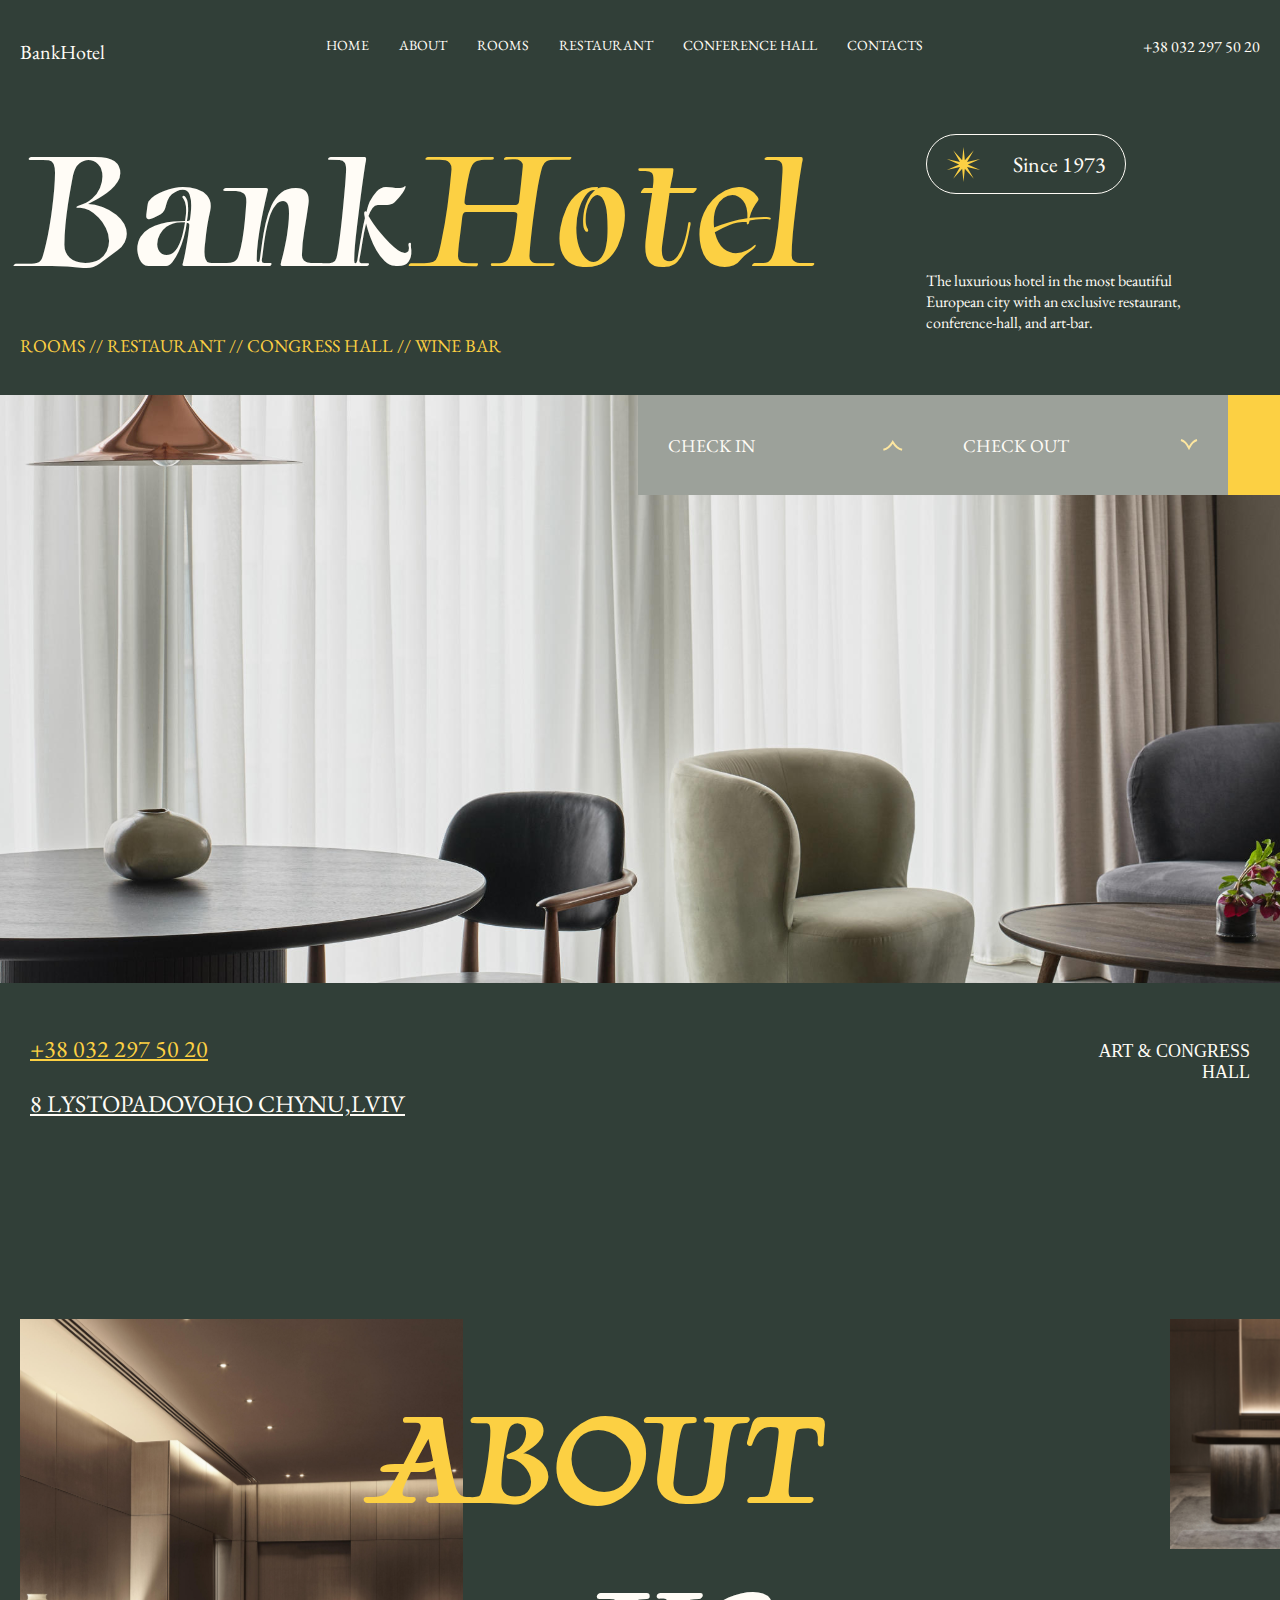
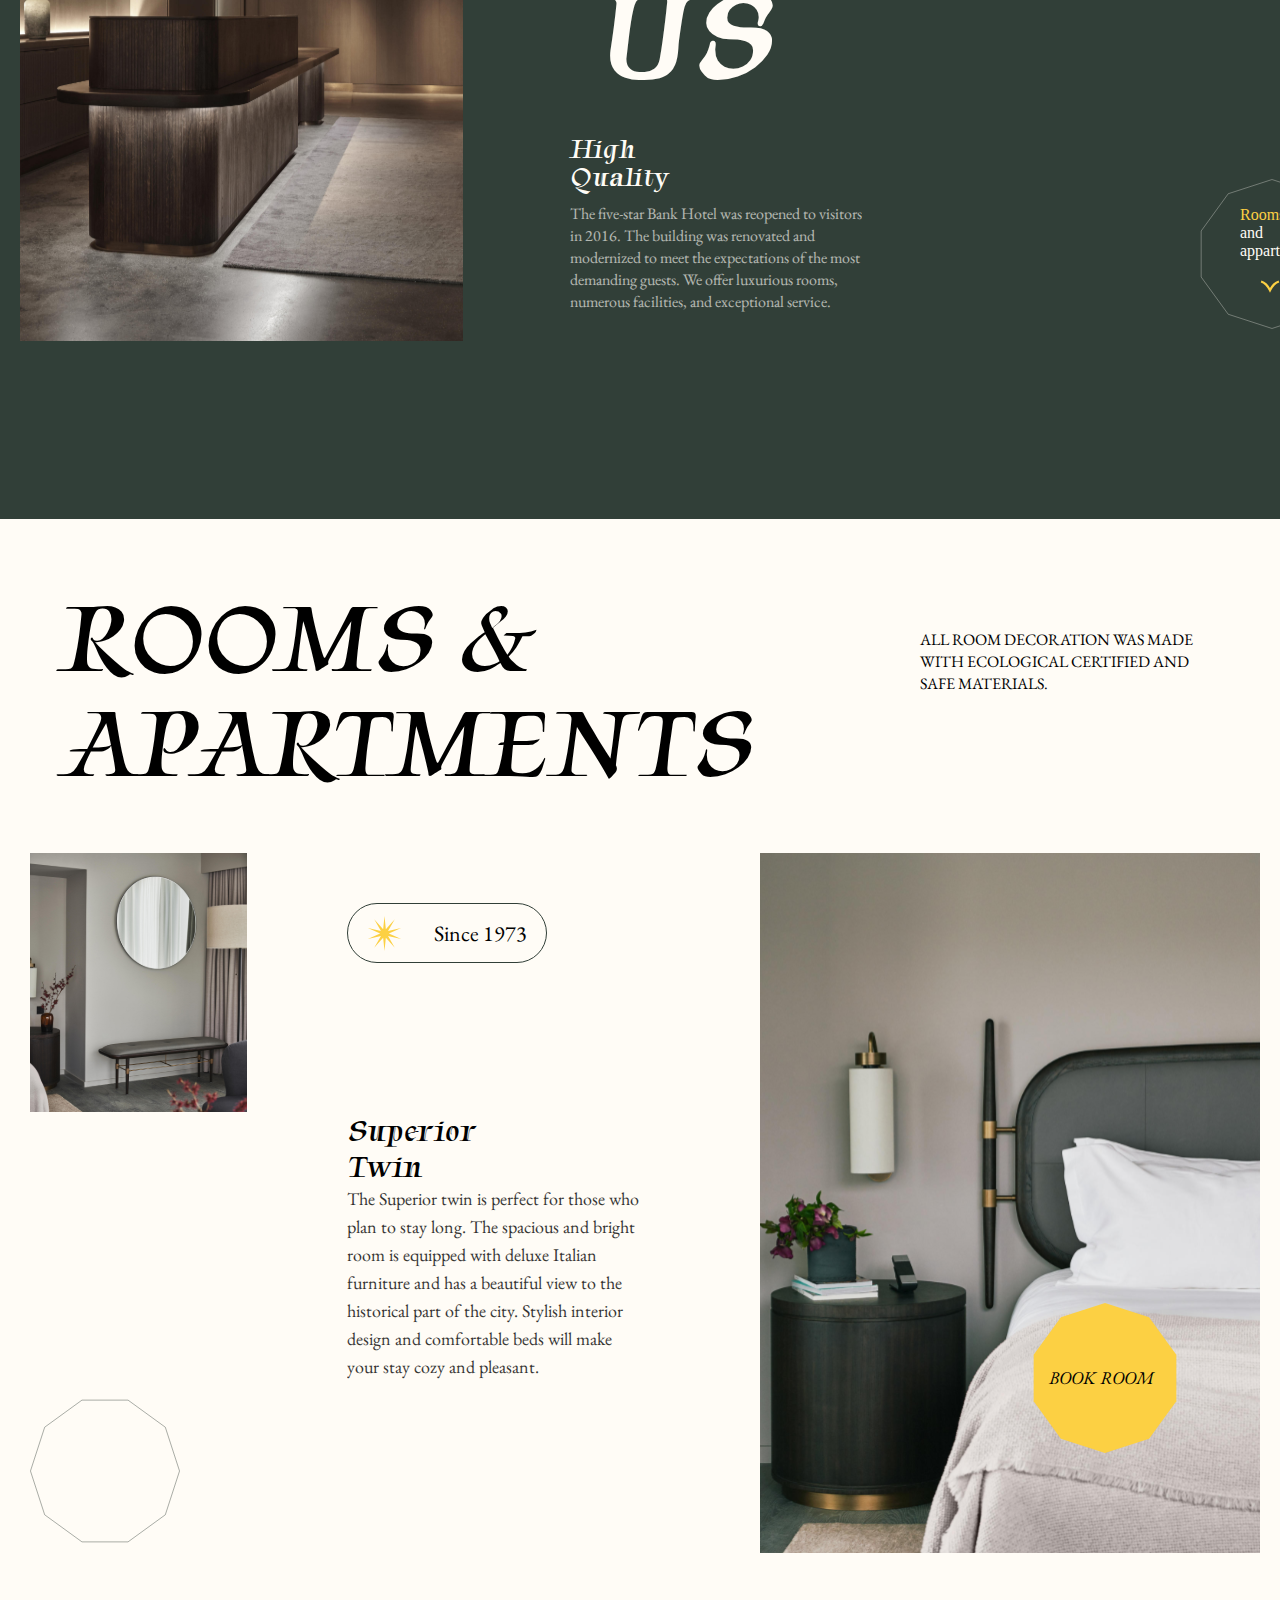
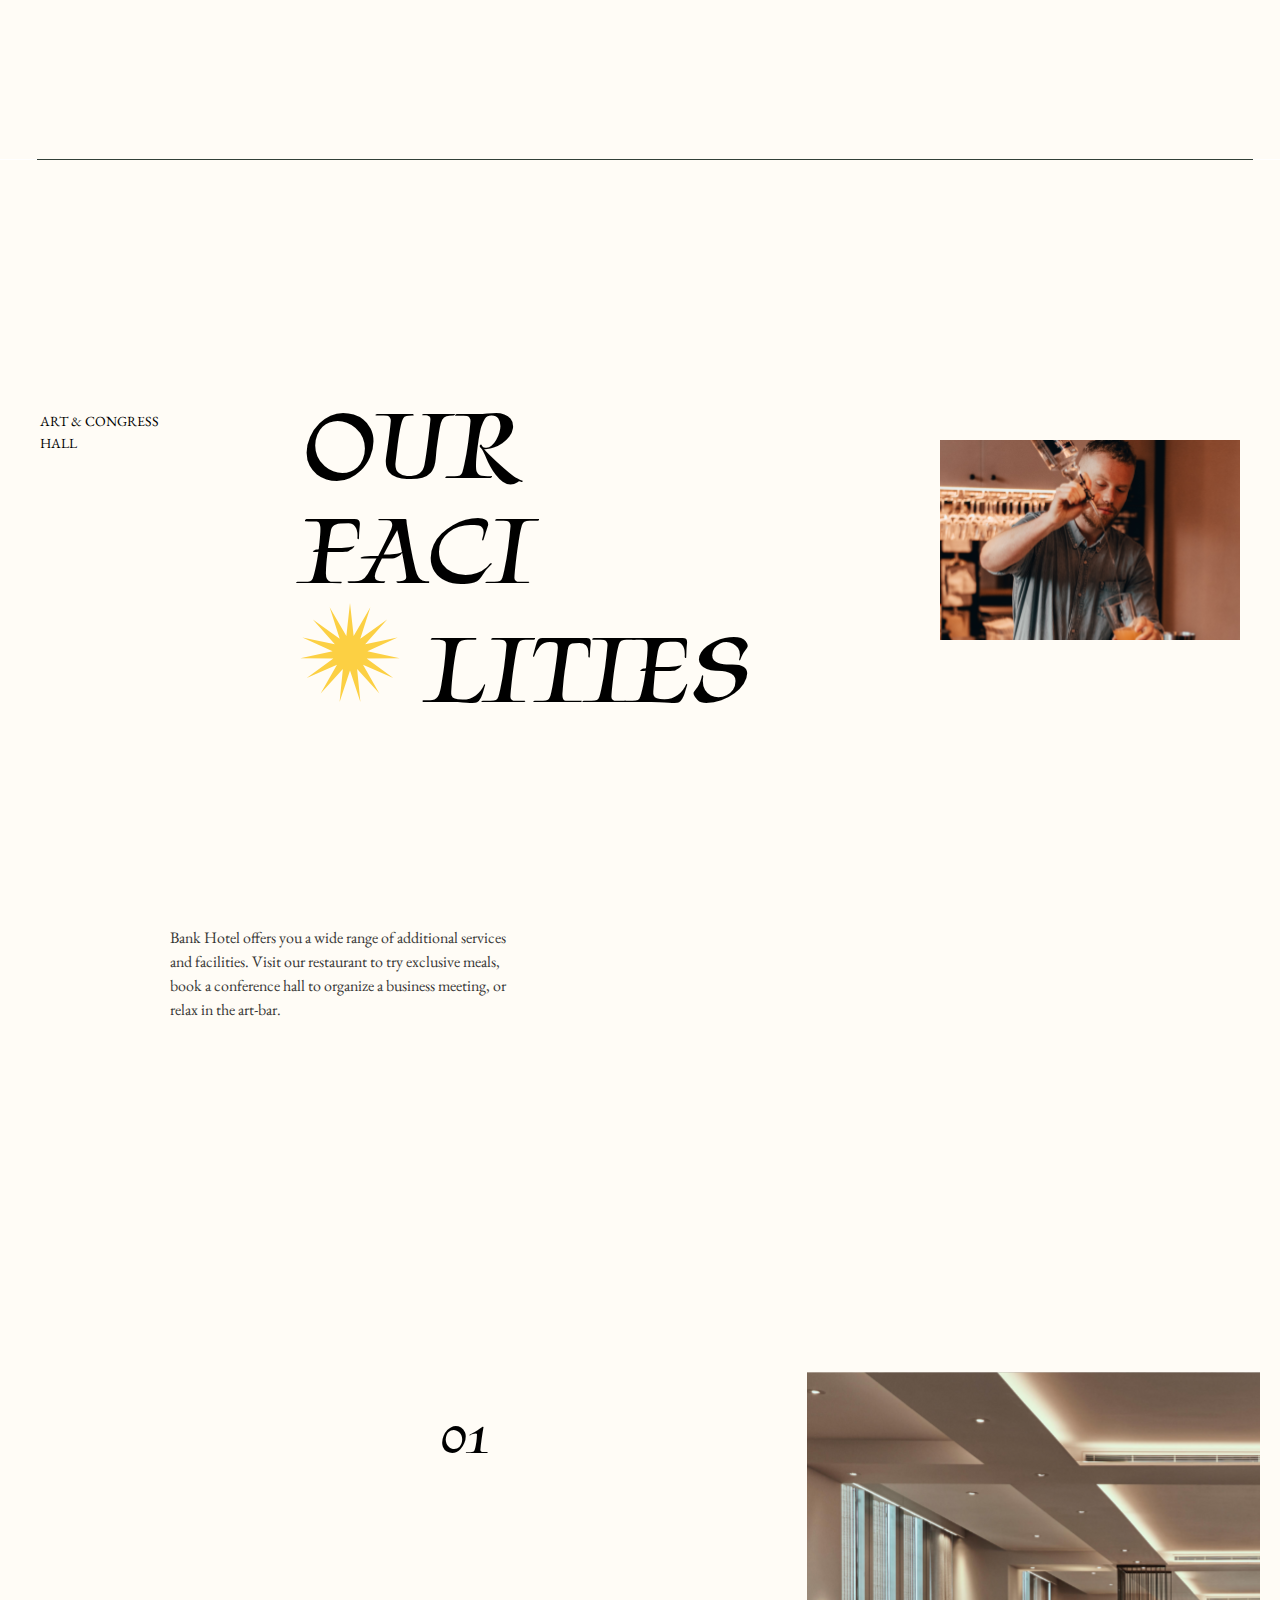
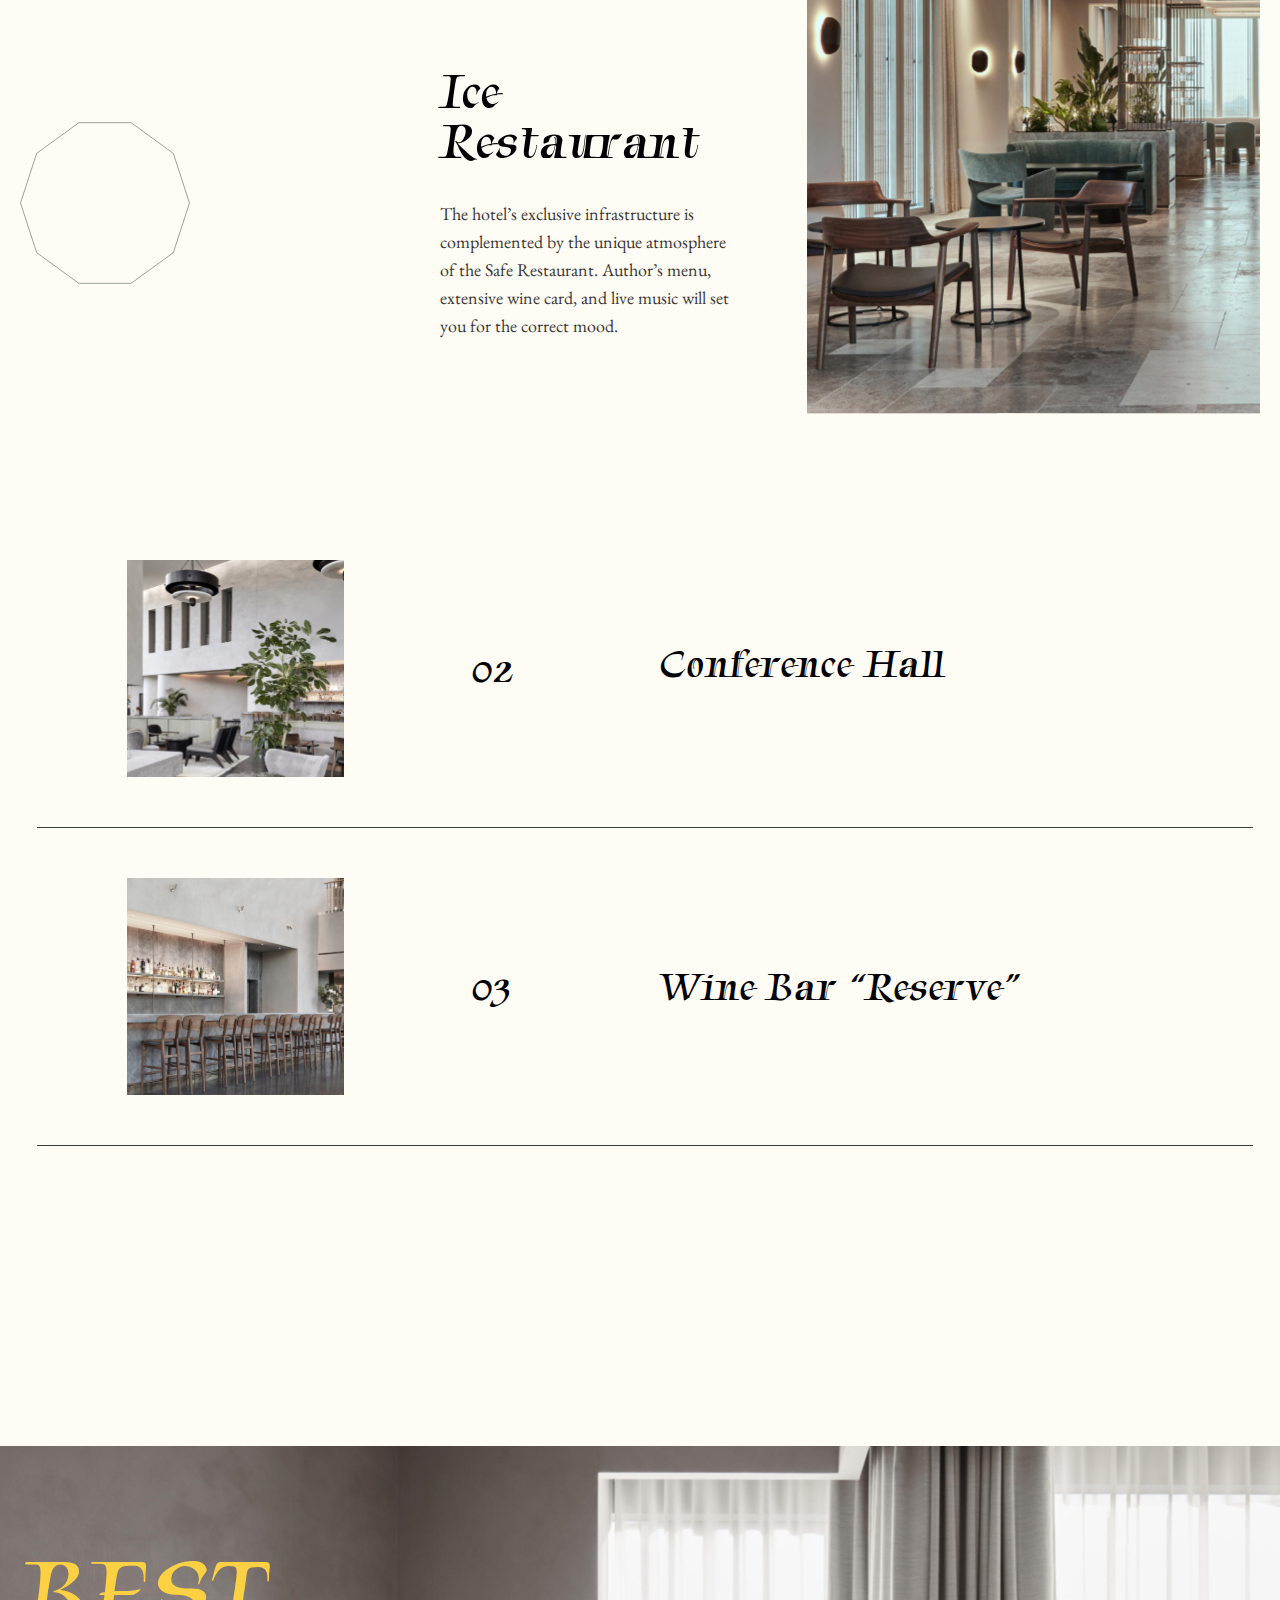
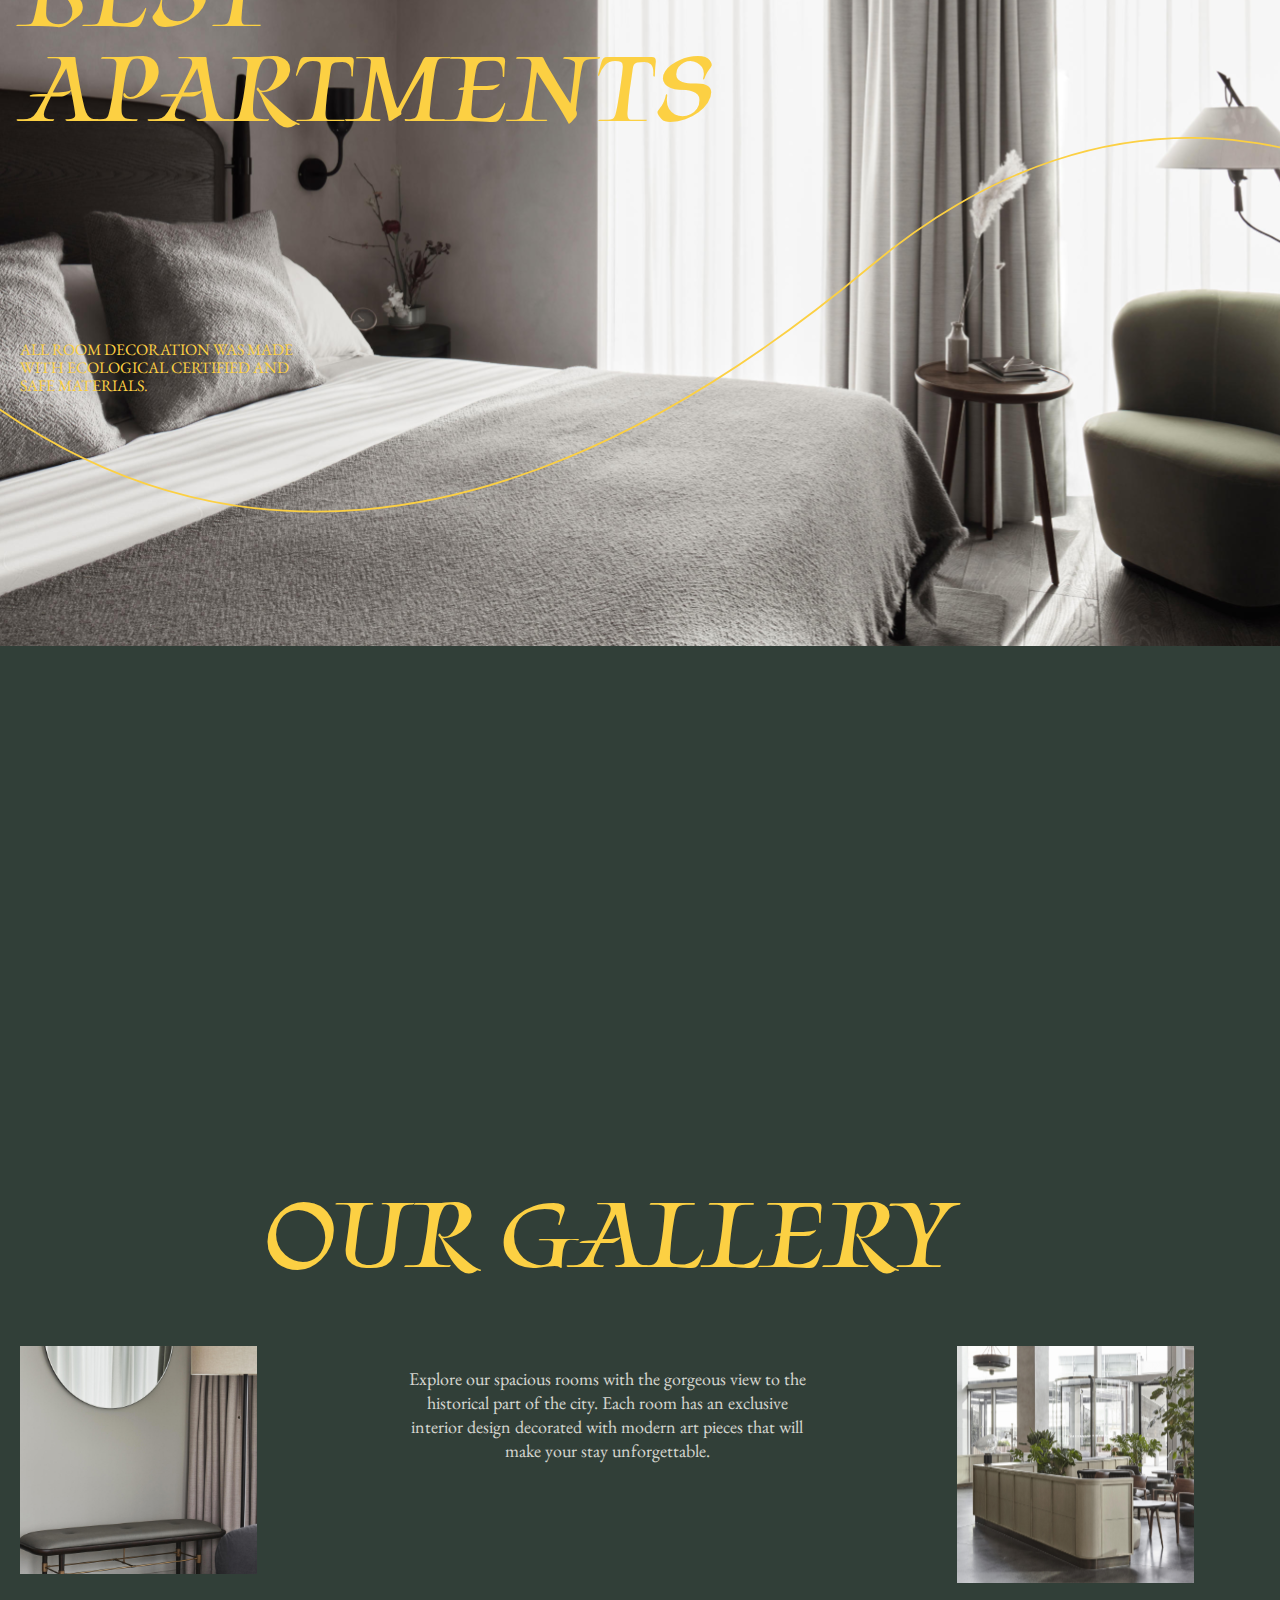
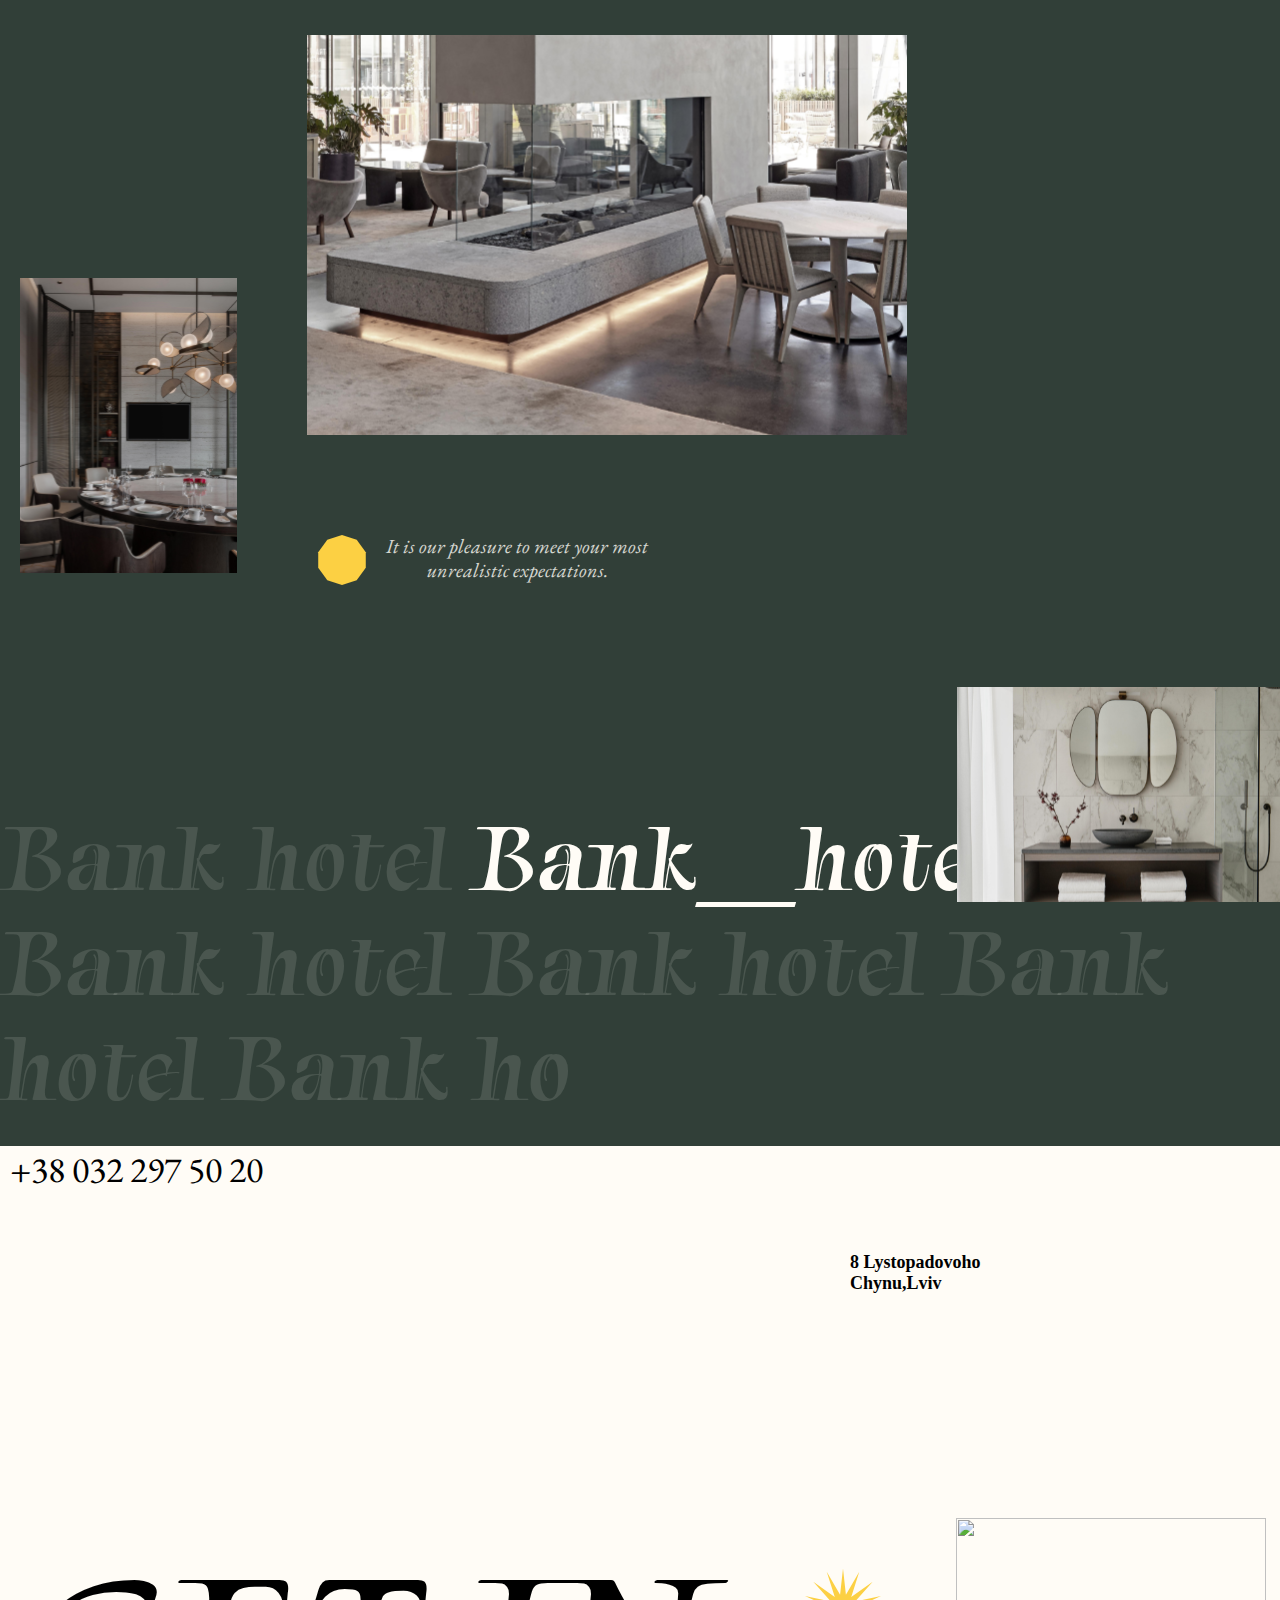
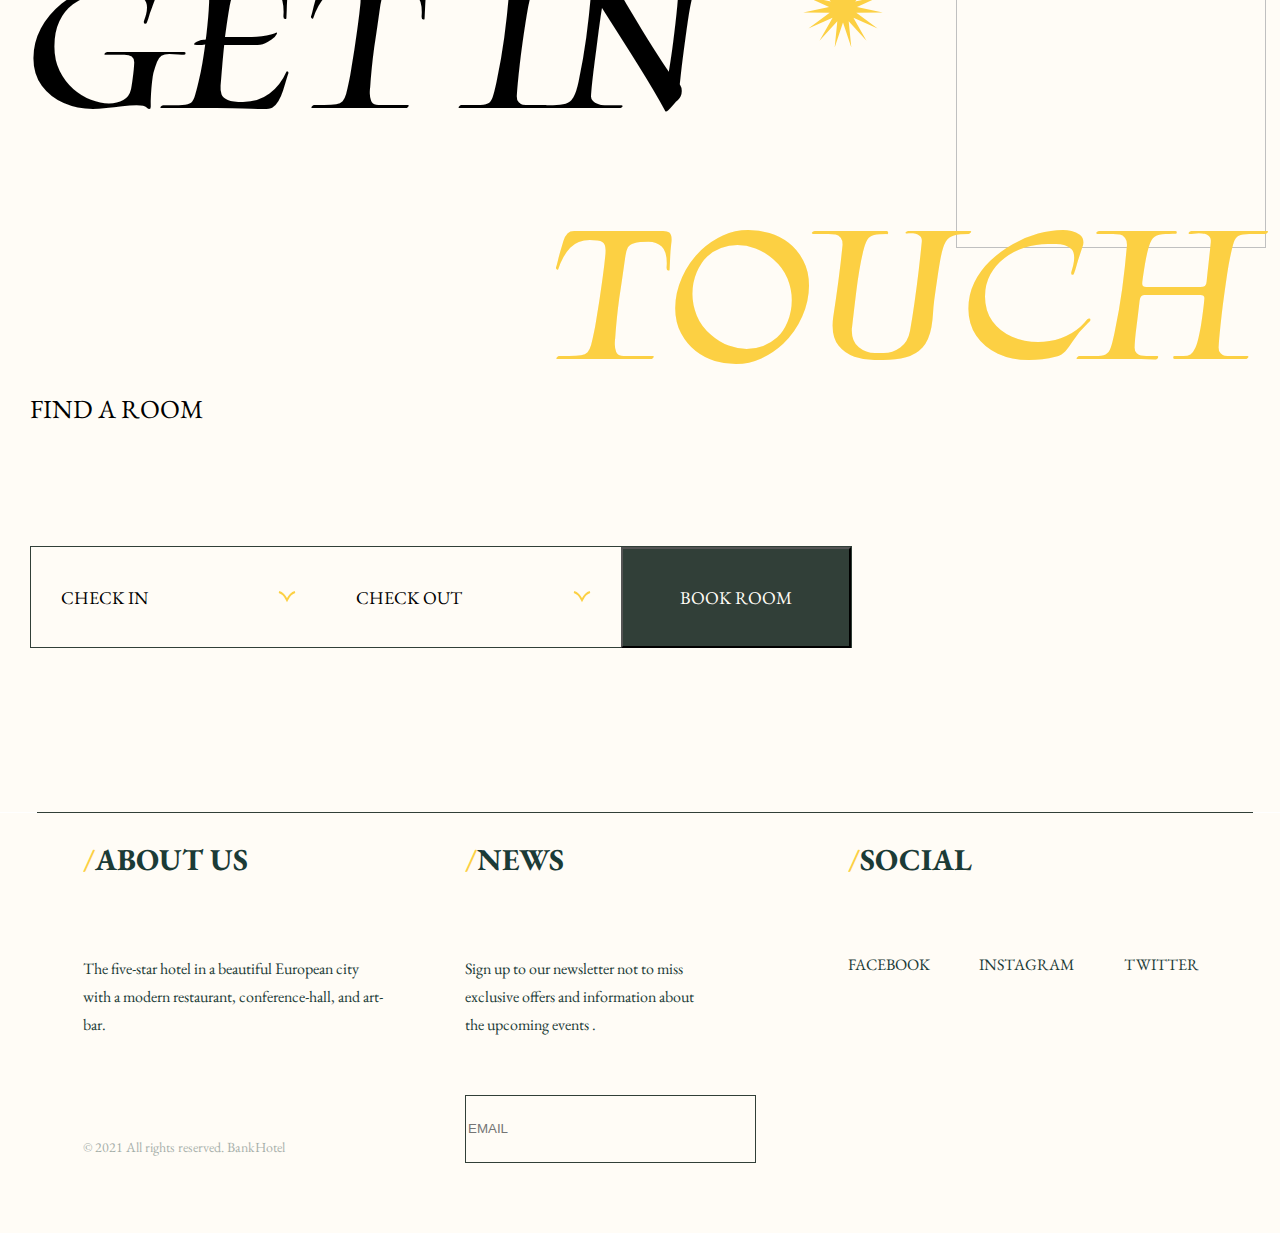
==== main.html @ 70901418 "first commit" ====
<!DOCTYPE html>
<html lang="en">
<head>
    <meta charset="UTF-8">
    <meta http-equiv="X-UA-Compatible" content="IE=edge">
    <meta name="viewport" content="width=device-width, initial-scale=1.0">
    <link rel="stylesheet" type="text/css" href="styles.css">
    
    
    <link href="https://fonts.googleapis.com/css2?family=EB+Garamond&family=Tapestry&display=swap" rel="stylesheet">
    <link rel="stylesheet" href="https://cdn.jsdelivr.net/npm/bootstrap-icons@1.7.2/font/bootstrap-icons.css">
    <title>BankHotel</title>
</head>
<body>
    <header>
        <div class="bankHotel">
            <p>BankHotel</p>
        </div>
        <div>
            <ul>
                <li><a href="main.html">Home</a></li>
                <li><a href="#aboutUs">About</a></li>
                <li><a href="room.html">Rooms</a></li>
                <li><a href="facilitypage.html">Restaurant</a></li>
                <li><a href="#facilities">Conference hall</a></li>
                <li><a href="#footer">Contacts</a></li>
                
            </ul>
        </div>
        <div class="phNumber">
            <p>+38 032 297 50 20</p>
        </div>
    </header>

    <section class="Title">
        <div class="mainTitle">
            <div class="titles">
                <h1 class="bank">Bank</h1>
                <h1 class="hotel">Hotel</h1>
            </div>
            
            <p>rooms // restaurant // congress hall // wine bar</p>
        </div>
        <div class="since">
            
                <div class="button">
                    <button><img src="star.svg" alt="star"><p> since 1973</p> </button>
                    
                    <div class="octagon"><a href="#footer"><img src="arrowDown.svg" alt=""></a></div>
                    
                    
                </div>
           
            
            <div class="para">
                <p>The luxurious hotel in the most beautiful European city with an exclusive restaurant, conference-hall, and art-bar.</p>
            </div>
        </div>
    </section>
    <section class="titleImage">
        <div class="image">
            <div class="roomOptions">
                <div class="buttons">
                    <button class="checkin"><p>CHECK IN </p> <img src="arrowUp.svg" alt=""></button>
                    <div class="margin"></div>
                    <button class="checkout"> <p>CHECK OUT</p> <img src="arrowDown.svg" alt=""></button>
                    <button class="room">BOOK ROOM</button>
                </div>
            </div>
            
        </div>
        <div class="imagedetails">
            <div class="num">
                <p class="num1">+38 032 297 50 20</p>
                <p class="paraa">8 Lystopadovoho Chynu,Lviv</p>
            </div>
            <h3>Art & Congress hall</h3>
        </div>
        
        <div id="aboutUs" class="doubleImages">
            <div class="left">
                <div class="aboutUs">
                    <h2 class="about">ABOUT
                    </h2>
                    <h2 class="us">US</h2>
                </div>
                
                <div class="quote">
                    <h3>High quality</h3>
                    <p>The five-star Bank Hotel was reopened to visitors in 2016. The building was renovated and modernized to meet the expectations of the most demanding guests. We offer luxurious rooms, numerous facilities, and exceptional service. </p>
                </div>
            </div>
            <div class="right">
                <img class="img1" src="main3.svg" alt="main3">
                <div class="img2">
                   
                    <div class="paras">
                        <div class="p">
                            <p style=  " display: inline; color: #FCD043;">Rooms</p>
                        <p style=" display: inline; color: #fffcf6;">and
                        appartments</p>
                        </div>
                        <a href="#rooms_appartments"><img style="width: 20px;height: 22px;"  src="arrowDown.svg" alt="arrowDown"></a>
                
                        
                    </div>
                    
                </div>
                
            </div>
        </div>
    </section>

    <section id="rooms_appartments" class="rooms_appartments">
        <div class="heading">
            <h1>Rooms
                & apartments</h1>
                <p>All room decoration was made with ecological certified and safe materials.</p>
        </div>

        <div class="desc">
            <div class="photo">
                <img src="yellowoctagon.svg" alt="">
                <p>BOOK ROOM</p>
            </div>
            <div class="content">
                <div class="contentLeft">
                    <img src="main5.svg" alt="">
                    <img class="octa" src="mainRoomoctagon.svg" alt="">
                    <i class="fa-solid fa-arrow-right" style="font-size: 50px;"></i>

                </div>
                <div class="contentRight">
                    <div class="button">
                        <button><img src="star.svg" alt="star"><p> since 1973</p> </button>
                        
                    </div>
                    <h3>Superior twin</h3>
                    <p class="superiorPara">The Superior twin is perfect for those who plan to stay long. The spacious and bright room is equipped with deluxe Italian furniture and has a beautiful view to the historical part of the city. Stylish interior design and comfortable beds will make your stay cozy and pleasant.</p>
                </div>
                

            </div>
        </div>
    </section>
    <div class="line"></div>

    <section id="facilities" class="facilities">
        <div class="facillitiesHead">
            <p>Art & Congress hall</p>
            <h2>Our <br>
                faci <br> <img src="yellowStar.svg" alt=""> lities</h2>
            <img class="main6" src="main6.svg" alt="">
        </div>

        <div class="secondHead">
            <img src="main7.svg" alt="">
            <p>Bank Hotel offers you a wide range of additional services and facilities. Visit our restaurant to try exclusive meals, book a conference hall to organize a business meeting, or relax in the art-bar. </p>
        </div>

        <div class="facility1">
            <div class="facility1Right">
                <img src="main8.svg" alt="main8">
            </div>
            <div class="facility1Left">
                <div class="f1lL">
                    <img class="facilityoct" src="mainRoomoctagon.svg" alt="">
                    <i class="fa-solid fa-arrow-down" style="font-size: 50px;"></i>
                </div>
                <div class="f1lRight">
                    <h1 class="facilityNum1">01</h1>
                    <h1 class="facility1Head">Ice
                        restaurant</h1>
                    <p>The hotel’s exclusive infrastructure is complemented by the unique atmosphere of the Safe Restaurant. Author’s menu, extensive wine card, and live music will set you for the correct mood.</p>
                </div>
            </div>
        </div>
        
    </section>

    <section class="facility">
        <div class="facility2">
            <img src="main9.svg" alt="main9">
            <h2>02</h2>
            <h1>conference hall</h1>
            <i class="fa-solid fa-arrow-right-long" style="font-size: 50px;"></i>
        </div>

        <div class="line"></div>

        <div class="facility3">
            <img src="main10.svg" alt="main10">
            <h2>03</h2>
            <h1>Wine bar “reserve”</h1>
            <i class="fa-solid fa-arrow-right-long" style="font-size: 50px;"></i>
        </div>

        <div class="line"></div>

        <div class="bestApartment">
            <h1>Best
                apartments</h1>
            <p>All room decoration was made with ecological certified and safe materials.</p>
            <img src="curveLine.svg" alt="">
        </div>
    </section>

    <section class="gallery">
        <div class="ourGallery">
            <div class="galleryLeft">
                <img class="main13" src="main13.svg" alt="main13">
                <img class="main14" src="main14.svg" alt="">
            </div>
            <div class="galleryCenter">
                <h1>OUR GALLERY</h1>
                <p>Explore our spacious rooms with the gorgeous view to the historical part of the city. Each room has an exclusive interior design decorated with modern art pieces that will make your stay unforgettable. </p>
                <img class="main12" src="main12.svg" alt="main12">
                <div class="yellowOctagon">
                    <img  src="yellowoctagon.svg" alt="yellowoctagon">
                    <p style="display: inline;">It is our pleasure to meet your most <br> unrealistic expectations.</p>
                </div>
                
                
            </div>
            <div class="galleryRight">
                <img class="main15" src="main15.svg" alt="main15">
                <img class="main16" src="main16.svg" alt="main16">
            </div>
        </div>
        <div class="bankHotelC">     Bank hotel <p style="display: inline;">Bank__hotel©</p>  Bank hotel Bank hotel Bank hotel  Bank ho</div>
    </section>


    










    <section  class="premium">
        
            
        <div class="contactNum">
            <p>+38 032 297 50 20</p>
            <h5>8 Lystopadovoho Chynu,Lviv</h5>
        </div>
        <div class="get">
            <h1>GET IN</h1>
            
                <img class="star" src="yellowStar.svg" alt="">
                <img class="chair" src="chair.svg" alt="">
            
            
        </div>
        <div class="touch">
            <h1>TOUCH</h1>
        </div>
        <div class="findRoom">
            <h2>FIND A ROOM</h2>
            <div class="buttons">
                <button class="checkin">CHECK IN <img src="arrowDown.svg" alt=""></button>
                <div class="margin"></div>
                <button class="checkout">CHECK OUT <img src="arrowDown.svg" alt=""></button>
                <button class="room">BOOK ROOM</button>
            </div>

        </div>
    </section>

   <div class="line"></div>



    <footer id="footer">
        <div class="aboutus">
            <div><h3 style="display: inline; color: #FCD043;">/</h3 ><h3 style="display: inline;">ABOUT US</h3></div>
            
            <p>The five-star hotel in a beautiful European city with a modern restaurant, conference-hall, and art-bar.</p>

            <p class="copy">&copy; 2021 All rights reserved. BankHotel </p>

        </div>
        <div class="news">
            <div><h3 style="display: inline; color: #FCD043;">/</h3 ><h3 style="display: inline;">NEWS</h3></div>
            <p>Sign up to our newsletter not to miss <br> exclusive offers and information about <br> the upcoming events .</p>
            <input class="input" style="background-color: #fffcf6; border: 1px solid #313F38;" type="email" name="email" id="email" placeholder="EMAIL">
        </div>
        <div class="social">
           <div class="h3"><h3 style="display: inline; color: #FCD043;">/</h3 ><h3 style="display: inline;">SOCIAL</h3></div> 

            <div class="medias">
                <div class="fb">FACEBOOK</div>
                <div class="insta">INSTAGRAM</div>
                <div class="twitter">TWITTER</div>
            </div>
        </div>
    </footer>

    <script src="https://kit.fontawesome.com/4a7cd281a9.js" crossorigin="anonymous"></script>
</body>
</html>
   
</body>
</html>
---- styles.css ----
body{
    margin: 0;
    padding: 0;
    position: relative;
    width: 100%;
    
}
header{
    width: 100%;
    padding-top: 20px;
    display: flex;
    flex-direction: row;
    justify-content: space-between;
    color: #FFFCF6;
    font-family: 'EB Garamond';
    font-style: normal;

    background-color: #313F38;
}
.bankHotel{
    margin-left: 20px;
    font-weight: 400;
    font-size: 20px;
    line-height: 24px;
}
header ul{
    /* display: block; */
    display: flex;
    flex-direction: row;
    justify-content: space-between;
    margin: 0;
    padding: 0;
}
header li{
    display: block;
    color: #FFFCF6;
    margin: 15px;
    font-weight: 400;
    font-size: 14px;
    line-height: 20px;
    text-transform: uppercase;
}
header li a {
    text-decoration: none;
    color: #FFFCF6;
}
.phNumber{
    margin-right: 20px;
}

.Title{
    width: 100%;
    background-color: #313F38;
    display: flex;
    flex-direction: row;
    
}
.mainTitle{
    display: flex;
    flex-direction: column;
    margin: 20px;
}
.mainTitle .bank{
    font-family: 'Tapestry';
    font-style: normal;
    font-weight: 400;
    font-size: 170px;
    color: #FFFCF6;
    display: inline;
}
.mainTitle .hotel{
    font-family: 'Tapestry';
    font-style: normal;
    font-weight: 400;
    font-size: 170px;
    color: #FCD043;
    display: inline;
}
.mainTitle p{
    font-family: 'EB Garamond';
    font-style: normal;
    font-weight: 400;
    font-size: 18px;
    line-height: 22px;
    text-transform: uppercase;
    color: #FCD043;
}
.since{
    display: flex;
    flex-direction: column;
    
}
.octagon{
    background-image: url("octagon.svg");
    background-repeat: no-repeat;
    width: 70px;
    height: 70px;
    position: absolute;
    margin-left: 500px;
    
}
.octagon img{
    position: absolute;
    top: 30px;
    left: 25px;
}
.button{
    margin-top: 50px;
    margin-left: 100px;
    display: flex;
    flex-direction: row;
   
}

.button button{
    border: 1px solid rgba(255, 252, 246, 1);
    
    width: 200px;
    height: 60px;
    box-sizing: border-box;
    border-radius: 99px;
    background-color: #313F38;
    font-family: 'EB Garamond';
    font-style: normal;
    font-weight: 400;
    font-size: 22px;
    text-transform: capitalize;
    color: #FFFCF6;
    display: flex;
    flex-direction: row;
    align-items: center;
    justify-content: space-evenly;
    
    
}
.button button img{
    padding-top: -12px;
}
.button button p{
    padding-left: 20px;
    text-align: center;
    
}
.para{
    position: absolute;
    width: 300px;
    height: 60px;
    font-family: 'EB Garamond';
    font-style: normal;
    font-weight: 400;
    font-size: 16px;
    color: #FFFCF6;
    margin-top: 170px;
    margin-left: 100px;
}

.titleImage{
    background-color: #313F38;
}
.image{
    background-image: url("main1.svg");
    width: 100%;
    height: 588px;
    background-repeat: no-repeat;
    background-position: center;
    position: relative;
}
.roomOptions{
    width: 100%;
    height: 300px;
    
    display: flex;
    flex-direction: column;
}

.roomOptions .buttons{
    display: inline;
    margin-left: 30px;
    width: 820px;
    height: 100px;
    margin-left: 638px;
    display: flex;
    flex-direction: row;
    background-color: #FFFCF6;

}
.roomOptions .buttons .checkin{
    width: 295px;
    border: none;
    background-color: #313F38;
    opacity: 48%;
    font-family: 'EB Garamond';
    font-weight: 400;
    font-size: 18px;
    color: #FFFCF6;
    display: flex;
    flex-direction: row;
    justify-content: space-between;
    align-items: center;
    padding: 30px;
}

.roomOptions  .buttons .checkout{
    width: 295px;
    border: none;
    background-color: #313F38;
    opacity: 48%;
    font-family: 'EB Garamond';
    font-weight: 400;
    font-size: 18px;
    color: #FFFCF6;
    display: flex;
    flex-direction: row;
    justify-content: space-between;
    align-items: center;
    padding: 30px;
}
.roomOptions .buttons .room{
    width: 230px;
    background-color: #FCD043;
    font-family: 'EB Garamond';
    font-style: normal;
    font-weight: 400;
    font-size: 18px; 
    border: none;
    text-transform: uppercase;
    color: #FFFCF6;
}

.imagedetails{
    position: relative;
}
.imagedetails .num{
    margin-top: 50px;
    margin-left: 30px;
    font-family: 'EB Garamond';
    font-style: normal;
    font-weight: 400;
    font-size: 24px;
}
.imagedetails .num1{
    
    text-decoration-line: underline;
    text-transform: uppercase;
    color: #FCD043;
}
.imagedetails .paraa{
   
    text-decoration-line: underline;
    text-transform: uppercase;
    color: #FFFCF6;
}
.imagedetails h3{
    position: absolute;
    color: #FFFCF6;
    width: 160px;
    height: 50px;
    top: -10px;
    right: 30px;
    text-transform: uppercase;
    font-family: 'Helvetica Neue LT Std';
    font-style: normal;
    font-weight: 400;
    font-size: 18px;
    text-align: right;


}

.doubleImages{
    display: flex;
    flex-direction: row;
    margin-top: 200px;
    height: 800px;
}

.left{
    background-image: url("main2.svg");
    background-repeat: no-repeat;
    background-size: 443px, 636px;
    width: 900px;
    height: 636px;
    margin-left: 20px;
    float: left;
}
.left .aboutUs{
    width: 400px;
    height: 210px;
    font-family: 'Tapestry';
    font-style: normal;
    font-weight: 400;
    font-size: 85px;
    line-height: 70px;
    /* or 84% */

    text-align: right;
    text-transform: uppercase;
    padding-left: 350px;
}
.left .aboutUs .about{
    color: #FCD043;
}
.left .aboutUs .us{
    color: #FFFCF6;
}
.quote{
    width: 300px;
    height: 200px;
    margin-left: 550px;
    margin-top: 100px;
}
.quote h3{
    width: 170px;
    height: 40px;
    font-family: 'Tapestry';
    font-style: normal;
    font-weight: 400;
    font-size: 28px;
    line-height: 28px;
    letter-spacing: 0.03em;
    text-transform: capitalize;
    color: #FFFCF6;
}
.quote p{
    font-family: 'EB Garamond';
    font-style: normal;
    font-weight: 400;
    font-size: 16px;
    line-height: 22px;
    /* or 156% */


    /* White */

    color: #FFFCF6;

    opacity: 0.64;
}
.right{
   
   display: flex;
   flex-direction: column;

}

.right .img1{
    margin-left: 300px;
    height:230px;
}
.right .img2{
    margin-left: 330px;
    margin-top: 230px;
    width: 120px;
    height: 120px;
    position: relative;
    
}

.paras{
    position: relative;
    width: 144px;
    height: 150px;
    
    padding-left: 40px;
    background-image: url("mainbigoctagon.svg");
    background-repeat: no-repeat;
    display: flex;
    flex-direction: column;
    justify-content: center;
    
}
.paras .p{
    width: 70px;
    height: 15px;
    margin-bottom: 55px;
}
.paras img{
    margin-left: 20px;
}

.rooms_appartments{
    width: 100%;
    height: 1240px;
    background-color: #FFFCF6;
}
.heading{
    display: flex;
    flex-direction: row;
    justify-content: space-evenly;
}
.heading h1{
    font-family: 'Tapestry';
    font-style: normal;
    font-weight: 400;
    font-size: 100px;
    line-height: 105px;
    /* or 84% */

    text-transform: uppercase;
    width: 800px;
    height: 200px;
}

.heading p{
    font-family: 'EB Garamond';
    font-style: normal;
    font-weight: 400;
    font-size: 16px;
    line-height: 22px;
    text-transform: uppercase;
    width: 300px;
    height: 60px;
    margin-top: 110px;
}

.desc{
    position: relative;
    width: 100%;

}
.photo{
    float: right;
    width: 500px;
    height: 700px;
    background-image: url("main4.svg");
    position: relative;
    margin-right: 20px;
}
.photo img{
    width: 150px;
    height: 150px;
    margin-top: 450px;
    margin-left: 270px;
    position: relative;
    
}
.photo p{
    position: absolute;
    font-family: 'EB Garamond';
    font-style: italic;
    font-weight: 400;
    font-size: 18px;
    line-height: 22px;
    margin-left: 289px;
    margin-top: -90px;
}
.content{
    float: left;
    width: 600px;
    height: 700px;
    display: flex;
    flex-direction: row;
    margin-left: 30px;
}

.desc .content .contentRight .button button{
    background-color: #FFFCF6;
    color: black;
    border-color: #313F38;
}

.contentRight h3{
    width: 200px;
    height: 40px;
    
    font-family: 'Tapestry';
    font-style: normal;
    font-weight: 400;
    font-size: 32px;
    line-height: 36px;
    /* identical to box height */
    letter-spacing: 0.03em;
    text-transform: capitalize;
    margin-left: 100px;
    margin-top: 150px;

}
.contentRight .superiorPara{
    width: 300px;
    height: 180px;
    font-family: 'EB Garamond';
    font-style: normal;
    font-weight: 400;
    font-size: 18px;
    line-height: 28px;
    margin-left: 100px;

    opacity: 0.8;
}
.contentLeft{
    position: relative;
}
.contentLeft .octa{
    margin-top: 280px;
    width: 150px;
    height: 150px;
    
}
.contentLeft i{
   position: absolute;
   margin-top: 330px;
   margin-left: -90px;
}

.line{
    width: 95%;
    margin-left: 37px;
    height: 1px;
    background-color: #313F38;
}


.facilities{
    background-color: #FFFCF6;
    padding-top: 150px;
    width: 100%;
    height: 1800px;

}
.facillitiesHead{
    display: flex;
    flex-direction: row;
    justify-content: space-evenly;
    
}

.facillitiesHead p{
    width: 120px;
    height: 36px;
    font-family: 'EB Garamond';
    font-style: normal;
    font-weight: 400;
    font-size: 14px;
    line-height: 22px;
    text-transform: uppercase;
    margin-top: 100px;
    margin-right: 100px;
    
}


.facillitiesHead h2{
    width: 500px;
    height: 300px;
    font-family: 'Tapestry';
    font-style: normal;
    font-weight: 400;
    font-size: 100px;
    line-height: 105px;
    text-transform: uppercase;
}

.facillitiesHead .main6{
    width: 300px;
    height: 200px;
    margin-top: 130px;
    margin-left: 100px;
}

.secondHead{
    display: flex;
    flex-direction: row;
    margin-left: 20px;
}
.secondHead p{
    width: 340px;
    height: 130px;
    font-family: 'EB Garamond';
    font-style: normal;
    font-weight: 400;
    font-size: 16px;
    line-height: 24px;
    opacity: 0.8;
    margin-left: 150px;
    margin-top: 150px;
}

.facility1{
    margin-top: 300px;
    width: 100%;
    position: relative;
}

.facility1Right{
    float: right;
    padding-right: 20px;
}
.facility1Left{
    float: left;
    padding-left: 20px;
}

.f1lL{
    float: left;
    position: relative;
}

.f1lL img{
    margin-top: 350px;
}

.f1lL i{
    position: absolute;
    padding-top: 400px;
    margin-left: -100px;
}


.f1lRight{
    float: right;
    margin-left: 250px;
}


.f1lRight p{
    width: 300px;
    height: 170px;
    font-family: 'EB Garamond';
    font-style: normal;
    font-weight: 400;
    font-size: 18px;
    line-height: 28px;
    /* or 156% */


    opacity: 0.8;
}
.f1lRight .facilityNum1{

    font-family: 'Tapestry';
    font-style: normal;
    font-weight: 400;
    font-size: 50px;
    line-height: 61px;
    /* identical to box height */

    text-transform: uppercase;
}

.f1lRight .facility1Head{
    margin-top: 200px;
    width: 240px;
    height: 100px;
    font-family: 'Tapestry';
    font-style: normal;
    font-weight: 400;
    font-size: 50px;
    line-height: 50px;
    /* or 100% */

    letter-spacing: 0.03em;
    text-transform: capitalize;
}



.facility{
    width: 100%;
    height: auto;
    background-color: #FFFCF6;
}

.facility2{
    padding-top: 50px;
    display: flex;
    flex-direction: row;
    justify-content: space-evenly;
    align-items: center;
    margin-bottom: 50px;
}

.facility2 h2{
    width: 62px;
    height: 50px;
    
    font-family: 'Tapestry';
    font-style: normal;
    font-weight: 400;
    font-size: 40px;
    line-height: 50px;
}

.facility2 h1{
    width: 367px;
    height: 50px;
    font-family: 'Tapestry';
    font-style: normal;
    font-weight: 400;
    font-size: 40px;
    line-height: 40px;
    /* identical to box height, or 100% */

    letter-spacing: 0.03em;
    text-transform: capitalize;
}

.facility3{
    padding-top: 50px;
    display: flex;
    flex-direction: row;
    justify-content: space-evenly;
    align-items: center;
    margin-bottom: 50px;
}

.facility3 h2{
    width: 62px;
    height: 50px;
    
    font-family: 'Tapestry';
    font-style: normal;
    font-weight: 400;
    font-size: 40px;
    line-height: 50px;
}

.facility3 h1{
    width: 367px;
    height: 50px;
    font-family: 'Tapestry';
    font-style: normal;
    font-weight: 400;
    font-size: 40px;
    line-height: 50px;
    /* identical to box height, or 100% */

    letter-spacing: 0.03em;
    text-transform: capitalize;
}

.bestApartment{
    margin-top: 300px;
    width: 100%;
    height: 800px;
    background-image: url("main11.svg");
    background-repeat: no-repeat;
    background-size: cover;
    
    
}



.bestApartment h1{
    width: 800px;
    height: 195px;
    font-family: 'Tapestry';
    font-style: normal;
    font-weight: 400;
    font-size: 100px;
    line-height: 95px;
    text-transform: uppercase;
    color: #FCD043;
    padding-top: 100px;
    padding-left: 20px;
}
 
.bestApartment p{
    width: 300px;
    height: 60px;
    font-family: 'EB Garamond';
    font-style: normal;
    font-weight: 400;
    font-size: 16px;
    line-height: 18px;
    text-transform: uppercase;

    color: #FCD043;
    margin-top: 200px;
    margin-left: 20px;
}

.bestApartment img{
    width: 100%;
    margin-top: -280px;
}

.gallery{
    background-color: #313F38;
    width: 100%;
    height: auto;
}

.ourGallery{
    width: 100%;
    display: flex;
    flex-direction: row;
    justify-content: space-between;
    padding-top: 100px;
}

.galleryCenter{
    display: flex;
    flex-direction: column;
    justify-content: center;
    align-items: center;
    width: 700px;
}
.galleryCenter h1{
    width: 700px;
    height: 100px;
    font-family: 'Tapestry';
    font-style: normal;
    font-weight: 400;
    font-size: 99px;
    line-height: 105px;
    /* identical to box height, or 84% */

    text-align: center;
    text-transform: uppercase;

    /* Secondary color */

    color: #FCD043;
}

.galleryCenter p{
    width: 400px;
    height: 100px;
    font-family: 'EB Garamond';
    font-style: normal;
    font-weight: 400;
    font-size: 18px;
    line-height: 24px;
    /* or 156% */

    text-align: center;

    /* White */

    color: #FFFCF6;

    opacity: 0.8;
}
.yellowOctagon{
    position: relative;
}

.yellowOctagon img{
    position: absolute;
    margin-left: -290px;
    width: 50px;
    height: 50px;
}
.yellowOctagon p{
    margin-left: -290px;
    margin-top: -1px;
    position: absolute;
    font-family: 'EB Garamond';
    font-style: italic;
    font-weight: 400;
    font-size: 20px;
    line-height: 24px;

    /* White */

    color: #FFFCF6;

    opacity: 0.8;
}

.main12{
    width: 600px;
    height: 400px;
    padding-top: 150px;
    margin-bottom: 100px;
}

.galleryLeft{
    padding-top: 600px;
    padding-left: 20px;
    width: 350px;
    height: auto;
}
.main14{
    margin-top: 300px;
}

.galleryRight{
    width: 350px;
    height: auto;
    padding-top: 600px;
    position: relative;
    
    
}

.main16{
    margin-top: 700px;
    position: relative;
    
}

.bankHotelC{
    margin-top: -100px;
    width: 100%;
    height: 240px;
    font-family: 'Tapestry';
    font-style: normal;
    font-weight: 400;
    font-size: 97px;
    line-height: 105px;
    /* or 120% */
    color: rgba(255, 252, 246, 0.12);
    padding-bottom: 100px;
}
.bankHotelC p{
    color: #FFFCF6;
}


.premium{
    width: 100%;
    height: auto;
    background-color: #FFFCF6;
    padding-bottom: 140px;
    margin-top: -50px;
    
}


.contactNum p{
    width: 390px;
    height: 40px;
    font-family: 'EB Garamond';
    font-style: normal;
    font-weight: 400;
    font-size: 36px;
    margin-top: 50px;
    margin-left: 10px;
    
}

.contactNum h5{
    width: 210px;
    height: 36px;
    font-size: 18px;
    float: right;
    margin-right: 220px;
 
}

.get{
    display: flex;
    flex-direction: row;
    width: 100%;
    justify-content: space-evenly;
}
.get h1{
    font-family: 'Tapestry';
    font-style: normal;
    font-weight: 400;
    font-size: 200px;
    padding-left: 10px;
    width: 715px;
    height: 220px;
    margin-top: 200px;
    
}
.get .star{
    margin: 10px;
    width: 80px;
    height: 80px;
    
    margin-left: 50px;
    margin-top: 250px;
    
}
.get .chair{
    width: 310px;
    height: 330px;
   
    margin-left: 50px;
    margin-top: 200px;
    
   
}

.touch h1{
    position: absolute;
    font-family: 'Tapestry';
    font-style: normal;
    font-weight: 400;
    font-size: 200px;
    text-transform: uppercase;
    color: #FCD043;
    right: 30px;
    bottom: 260px;

}

.findRoom{
    width: 100%;
    height: 300px;
    margin-top: 100px;
    display: flex;
    flex-direction: column;
}

.findRoom h2{
    font-family: 'EB Garamond';
    font-style: normal;
    font-weight: 400;
    font-size: 26px;
    line-height: 31px;
    margin-left: 30px;
}
.findRoom .buttons{
    margin-left: 30px;
    width: 820px;
    height: 100px;
    padding: 0;
    border: 1px solid #313F38;
    display: flex;
    flex-direction: row;
    background-color: #FFFCF6;
    margin-top: 100px;
    

}
.findRoom .buttons .checkin{
    width: 295px;
    border: none;
    background-color: #FFFCF6;
    font-family: 'EB Garamond';
    font-weight: 400;
    font-size: 18px;
    display: flex;
    flex-direction: row;
    justify-content: space-between;
    align-items: center;
    padding: 30px;
}
.findRoom .buttons .checkout{
    width: 295px;
    border: none;
    background-color: #FFFCF6;
    font-family: 'EB Garamond';
    font-weight: 400;
    font-size: 18px;
    display: flex;
    flex-direction: row;
    justify-content: space-between;
    align-items: center;
    padding: 30px;
}
.findRoom .buttons .room{
   
    width: 230px;
  
    margin-bottom: -1px;
    background-color: #313F38;
    font-family: 'EB Garamond';
    font-style: normal;
    font-weight: 400;
    font-size: 18px;
    text-transform: uppercase;
    color: #FFFCF6;
}





footer{
    display: flex;
    flex-direction: row;
    justify-content: space-evenly;
    width: 100%;
    height: 420px;
    position: absolute;
   background-color: #FFFCF6;
    color: #1B3B36;
   
   
}
.aboutus{
    width: 300px;
    display: flex;
    flex-direction: column;
}
.aboutus div{
    font-family: 'EB Garamond';
    font-style: normal;
    font-weight: 400;
    font-size: 26px;
    line-height: 31px;
    display: flex;
    align-items: center;
    text-transform: uppercase;
}
.aboutus p {
    margin-top: 50px;
    font-family: 'EB Garamond';
    font-style: normal;
    font-weight: 400;
    font-size: 16px;
    line-height: 28px;
}
.aboutus .copy{
    color: #1B3B36;

    opacity: 0.4;
    font-family: 'EB Garamond';
    font-style: normal;
    font-weight: 400;
    font-size: 14px;
    line-height: 24px;
    margin-top: 80px;
    
}
.news{
    width: 300px;
    display: flex;
    flex-direction: column;
}
.news div{
    font-family: 'EB Garamond';
    font-style: normal;
    font-weight: 400;
    font-size: 26px;
    line-height: 31px;
    display: flex;
    align-items: center;
    text-transform: uppercase;
}
.news p{
    margin-top: 50px;
    font-family: 'EB Garamond';
    font-style: normal;
    font-weight: 400;
    font-size: 16px;
    line-height: 28px;
}
.news .input{
    margin-top: 40px;
    width: 285px;
    height: 64px;
    margin-bottom: -30px;
    color: #FFFCF6;
}
.social{
    width: 350px;
}
.social .h3{
    font-family: 'EB Garamond';
    font-style: normal;
    font-weight: 400;
    font-size: 26px;
    line-height: 31px;
    display: flex;
    align-items: center;
    text-transform: uppercase;
}

.medias{
    margin-top: 50px;
    display: flex;
    flex-direction: row;
    justify-content: space-between;
    font-family: 'EB Garamond';
    font-style: normal;
    font-weight: 400;
    font-size: 16px;
    line-height: 20px;
}
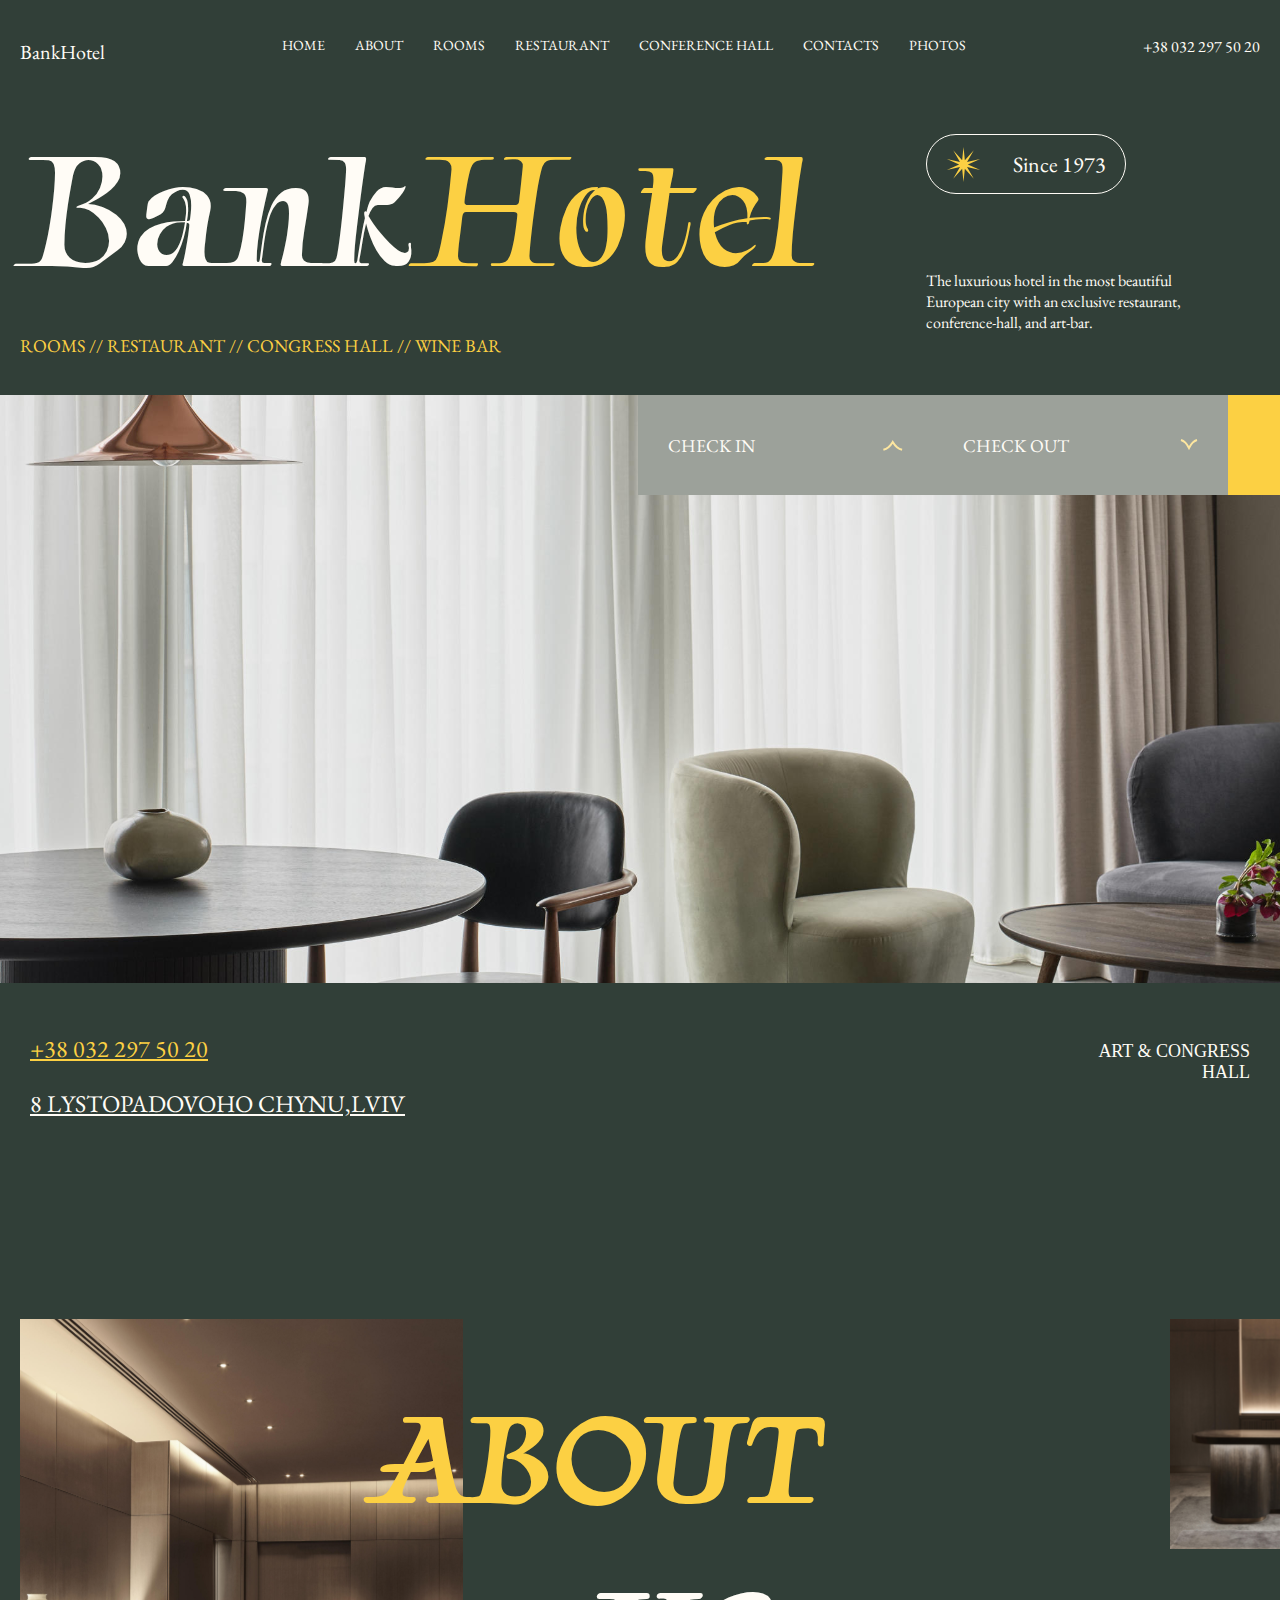
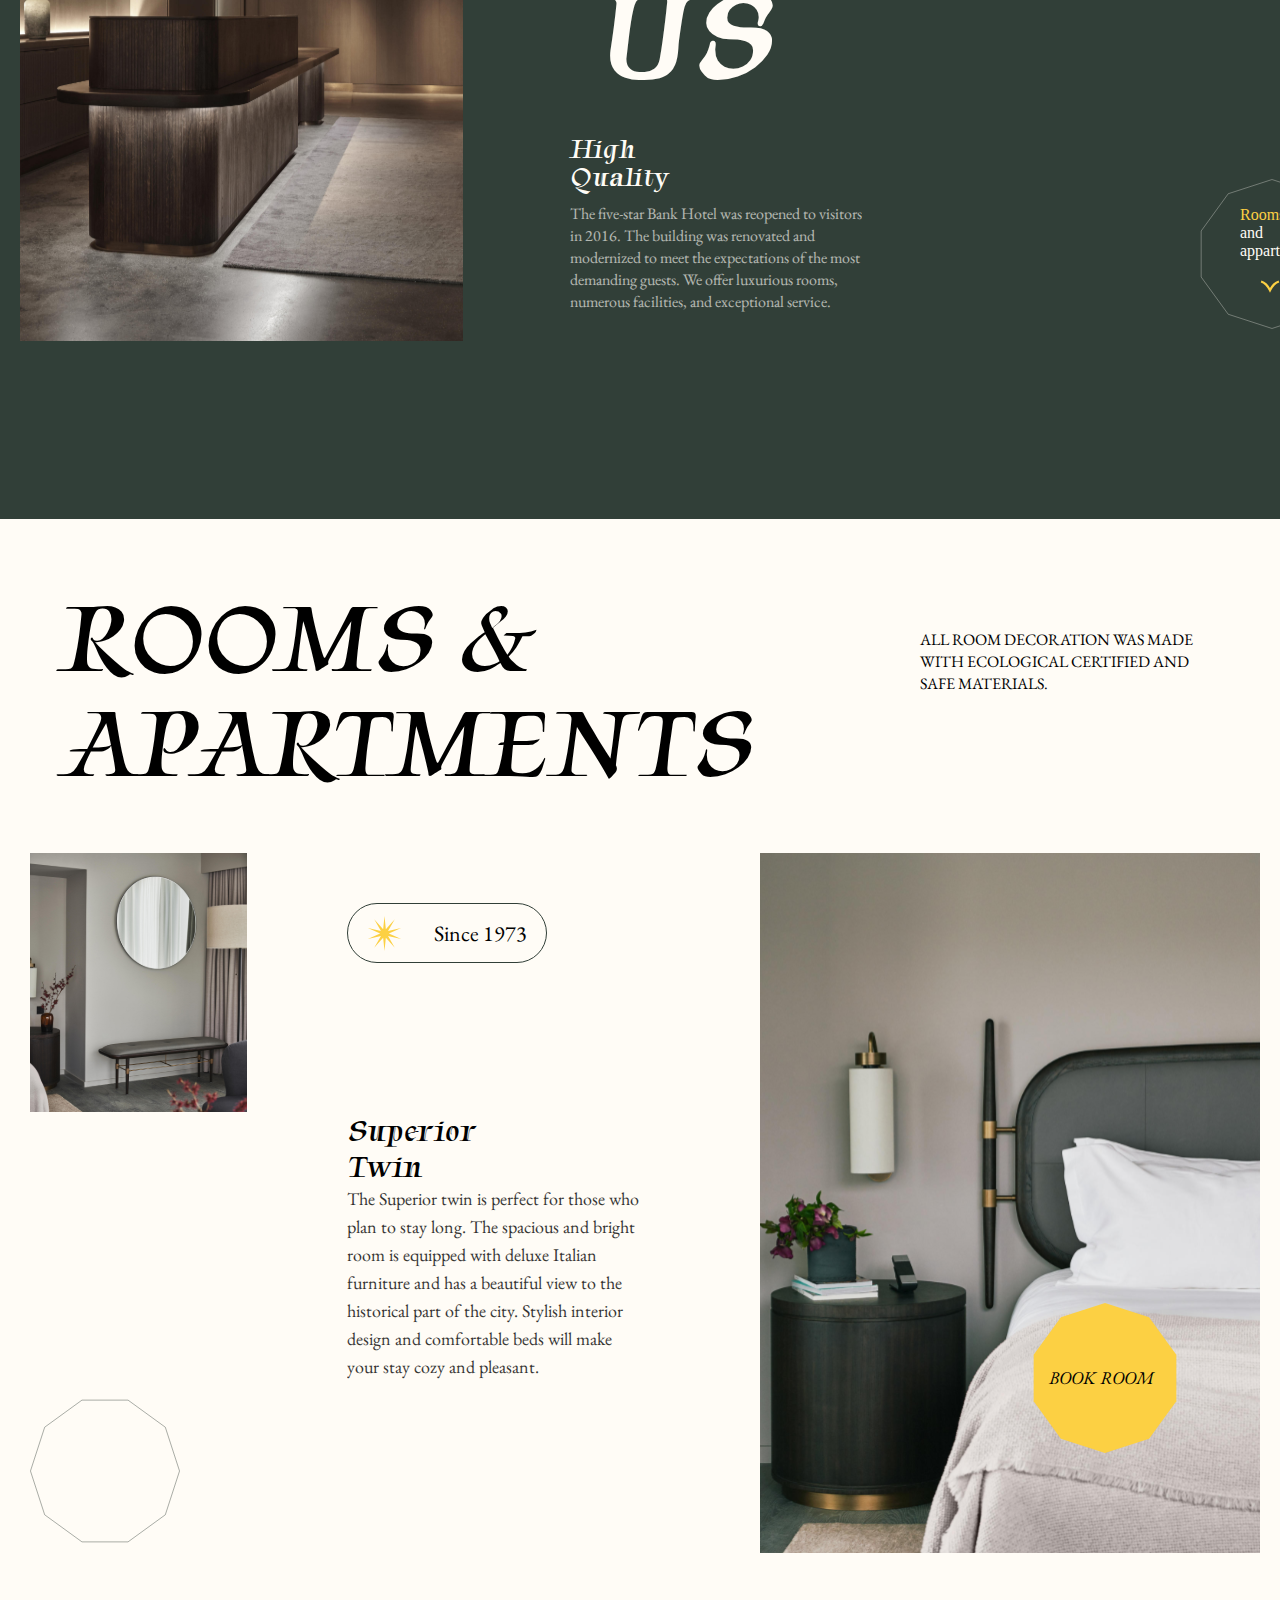
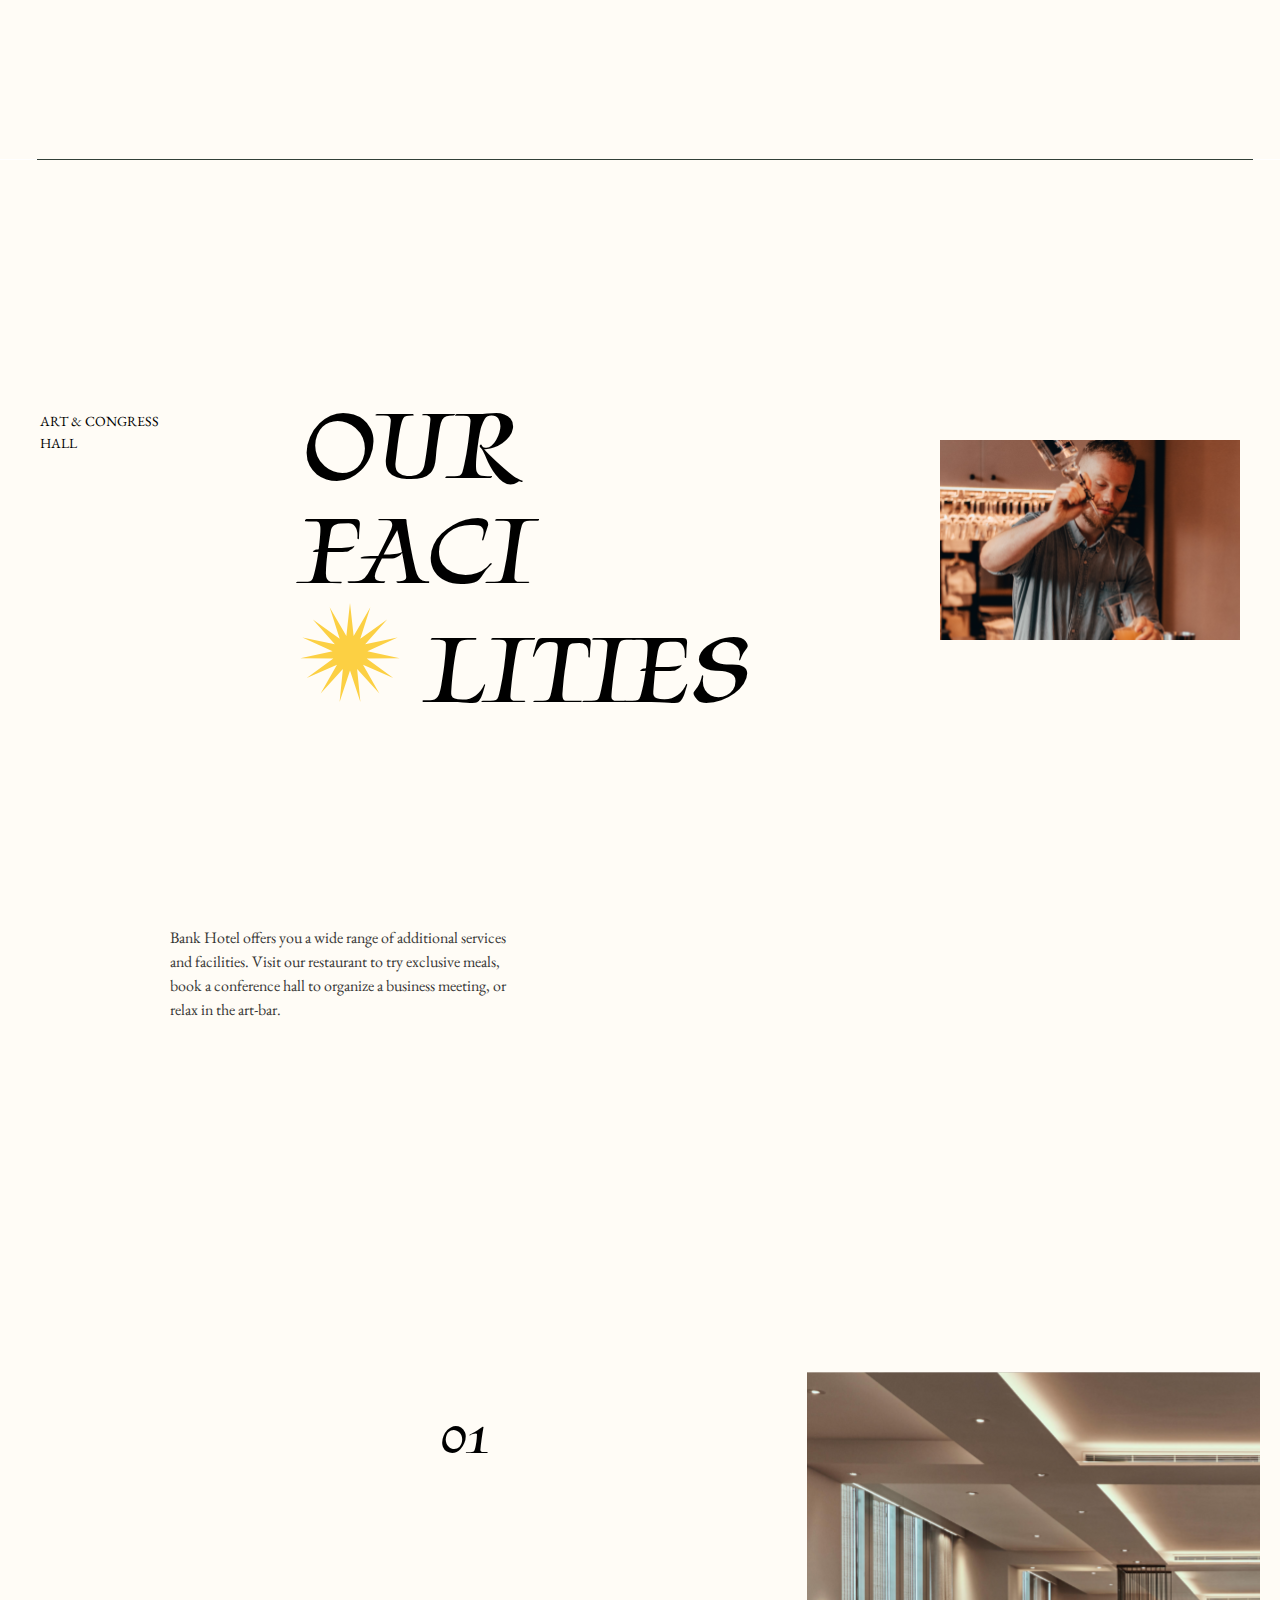
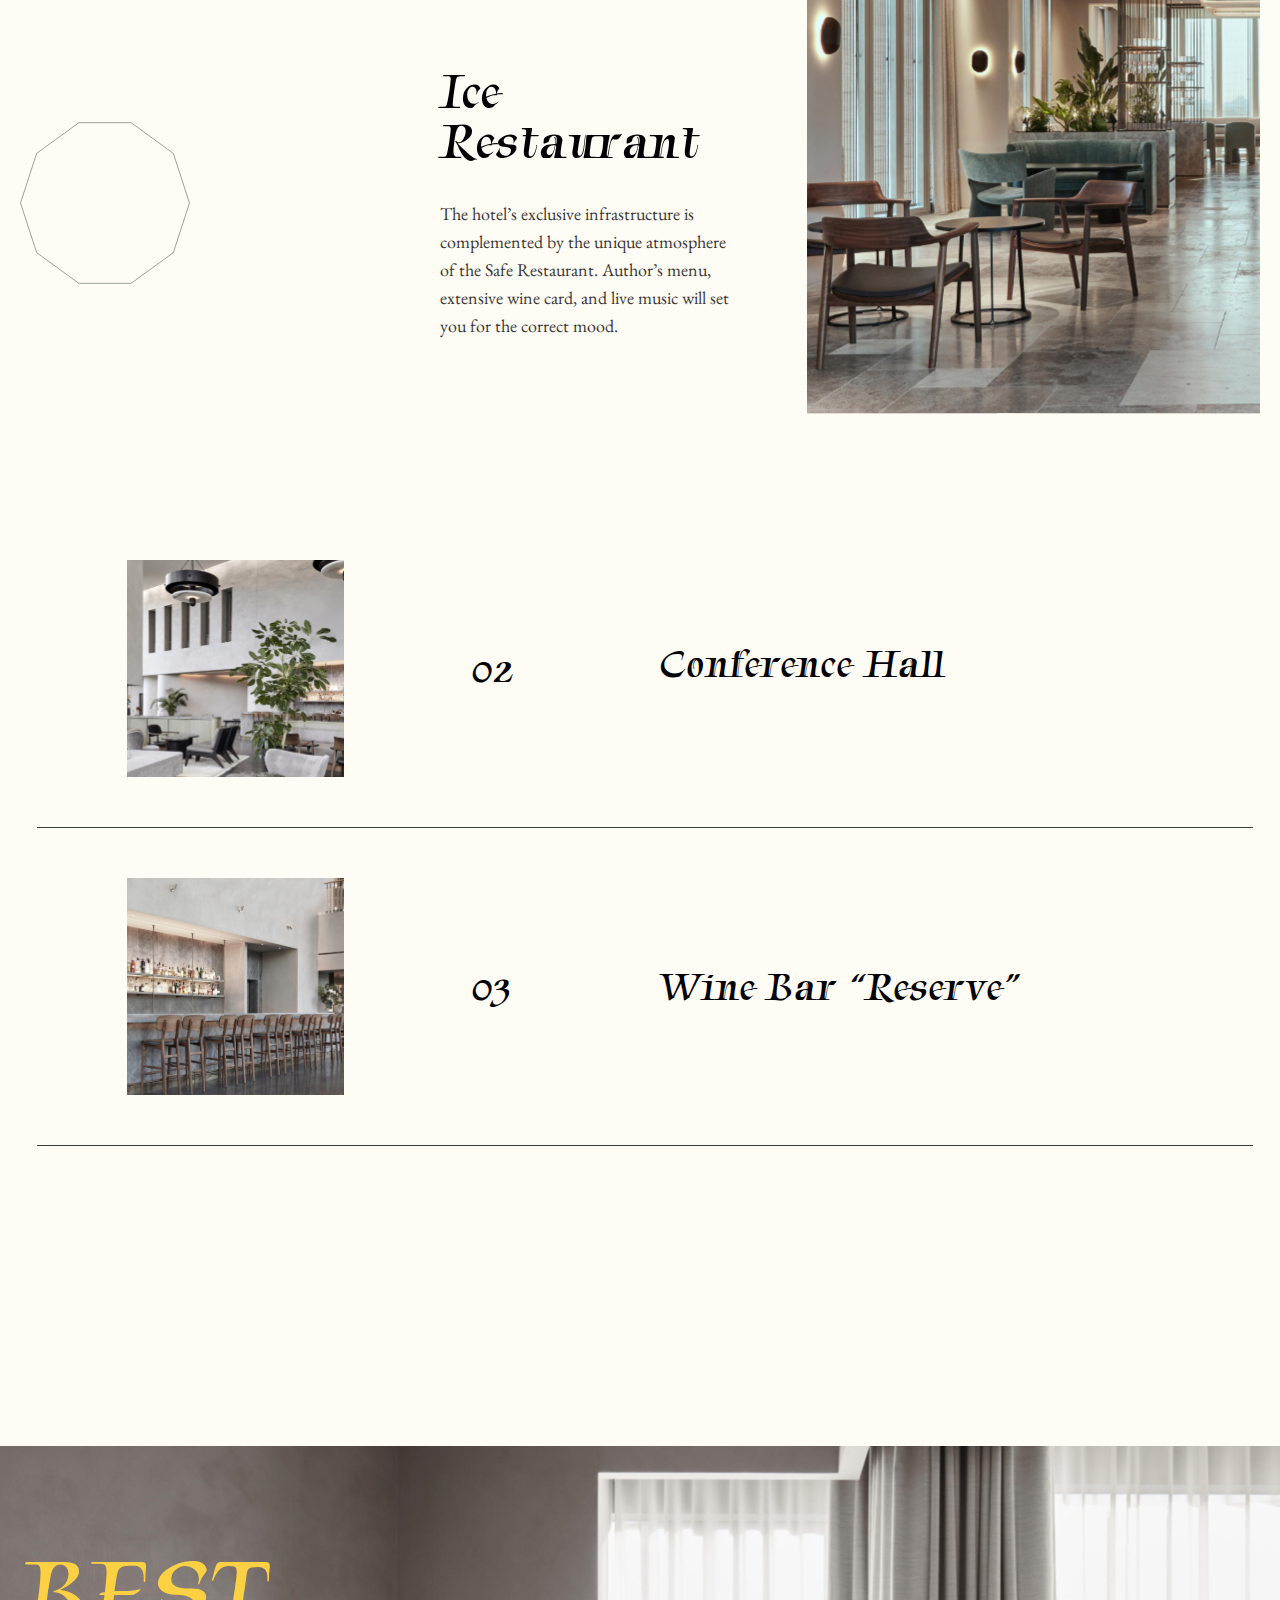
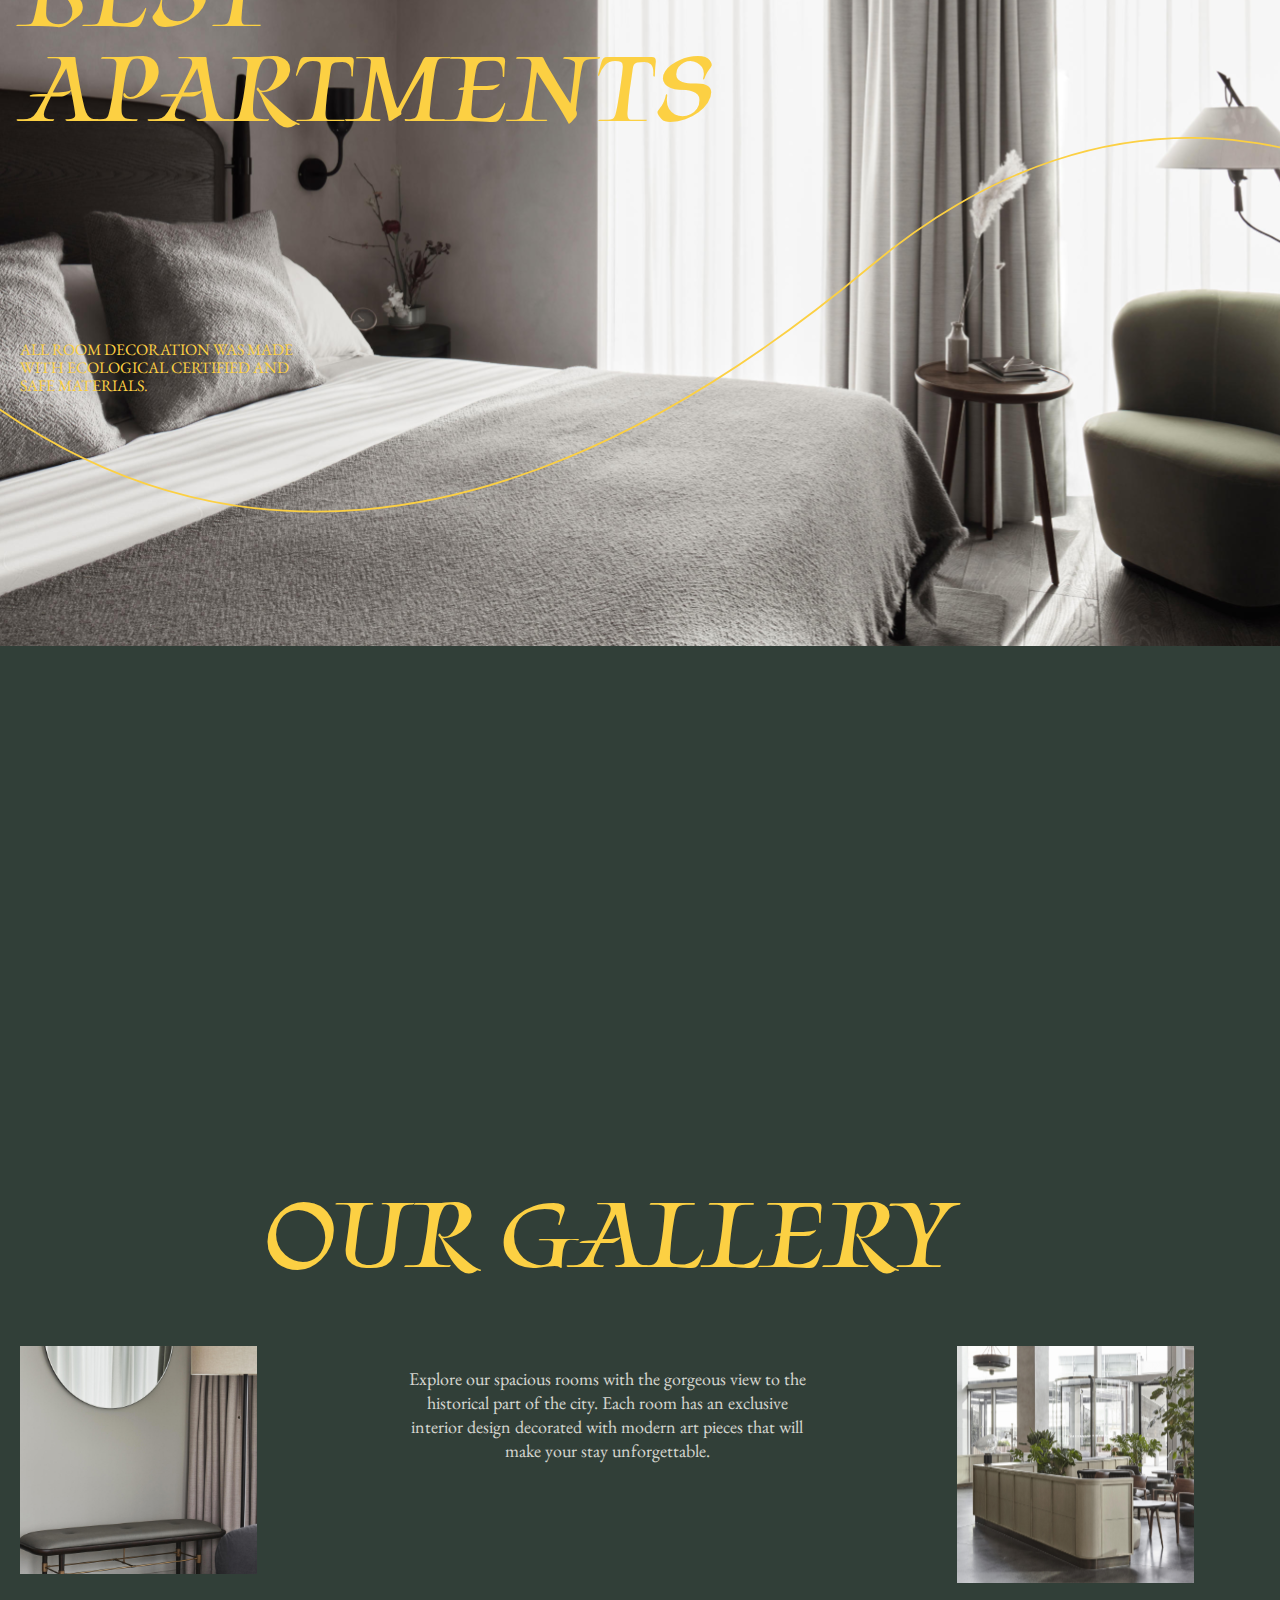
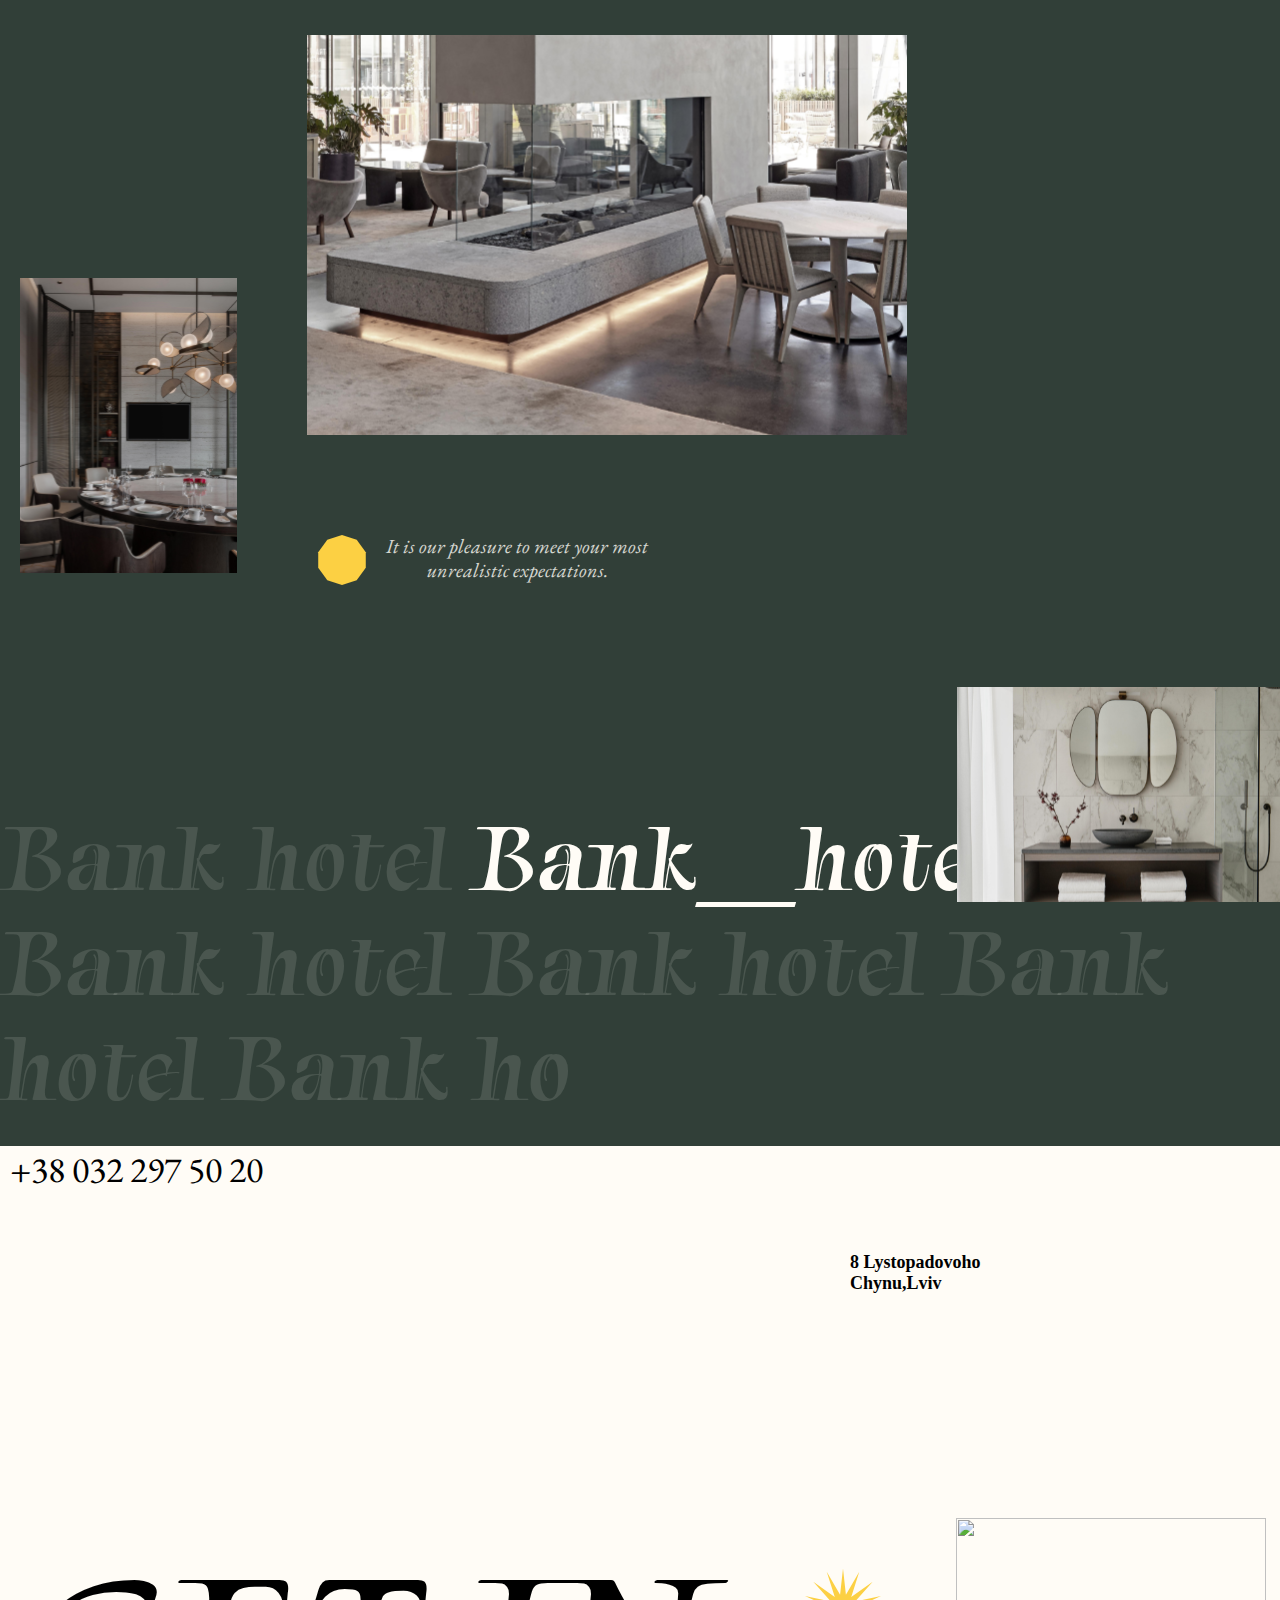
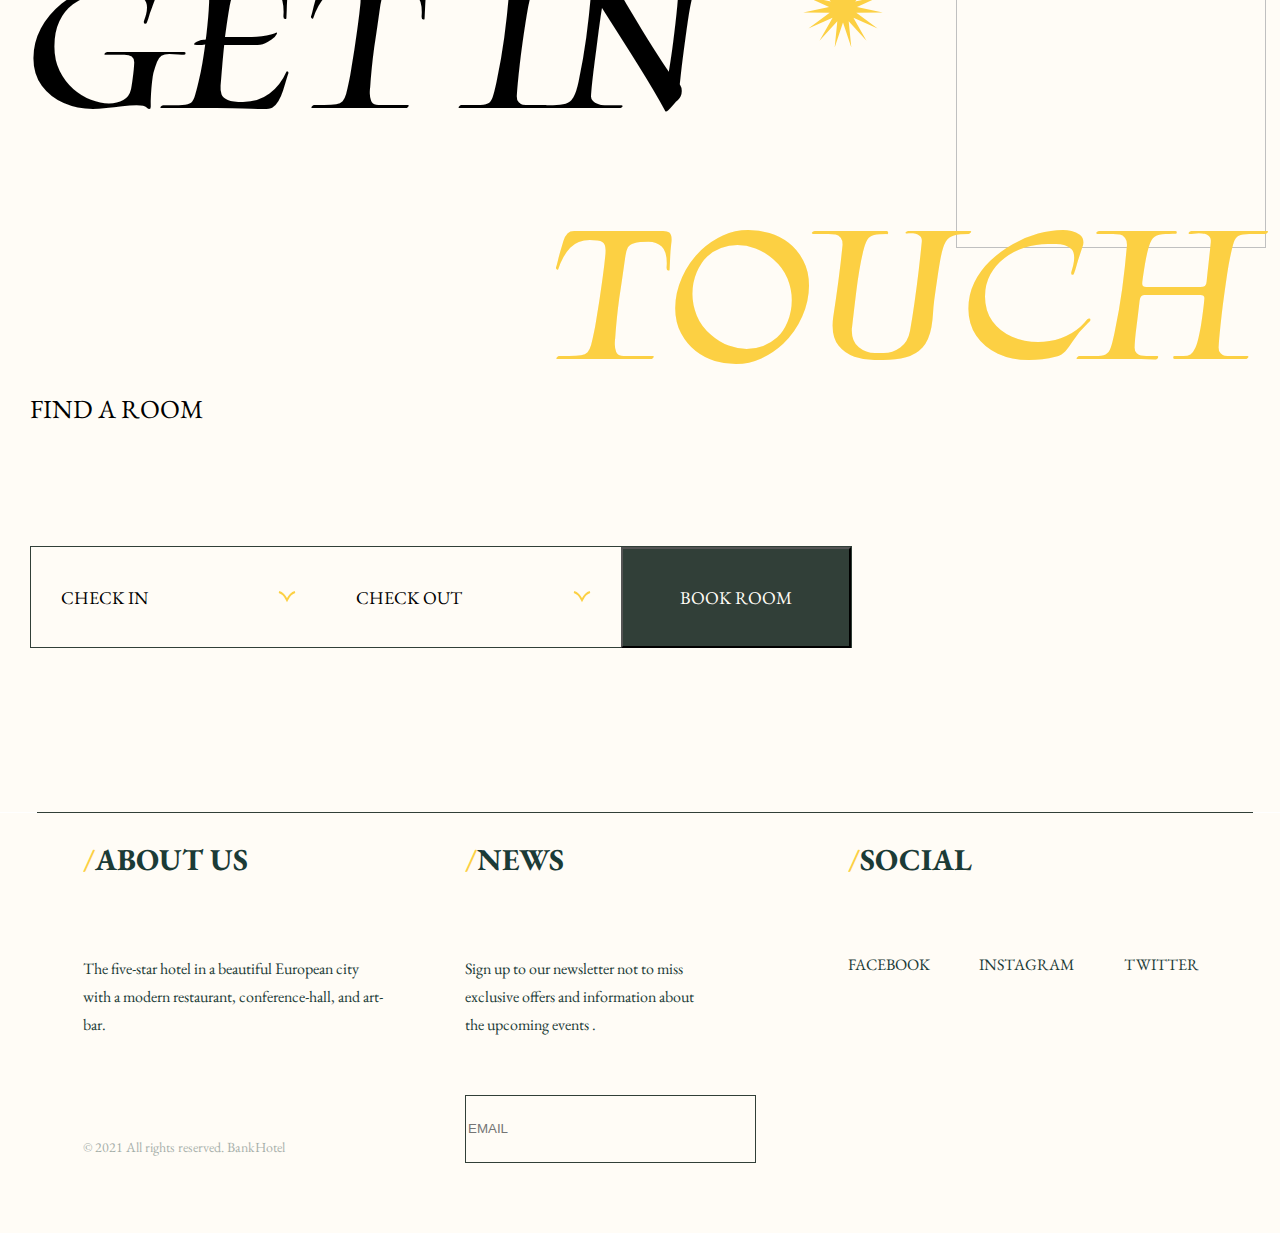
==== commit 53862655: "changed the code in facility.html" ====
--- a/main.html
+++ b/main.html
@@ -24,6 +24,7 @@
                 <li><a href="facilitypage.html">Restaurant</a></li>
                 <li><a href="#facilities">Conference hall</a></li>
                 <li><a href="#footer">Contacts</a></li>
+                <li><a href="photos.html">Photos</a></li>
                 
             </ul>
         </div>
@@ -44,9 +45,9 @@
         <div class="since">
             
                 <div class="button">
-                    <button><img src="star.svg" alt="star"><p> since 1973</p> </button>
-                    
-                    <div class="octagon"><a href="#footer"><img src="arrowDown.svg" alt=""></a></div>
+                    <button><img src="lighterImages/star.svg" alt="star"><p> since 1973</p> </button>
+                    
+                    <div class="octagon"><a href="#footer"><img src="lighterImages/arrowDown.svg" alt=""></a></div>
                     
                     
                 </div>
@@ -61,9 +62,9 @@
         <div class="image">
             <div class="roomOptions">
                 <div class="buttons">
-                    <button class="checkin"><p>CHECK IN </p> <img src="arrowUp.svg" alt=""></button>
+                    <button class="checkin"><p>CHECK IN </p> <img src="lighterImages/arrowUp.svg" alt=""></button>
                     <div class="margin"></div>
-                    <button class="checkout"> <p>CHECK OUT</p> <img src="arrowDown.svg" alt=""></button>
+                    <button class="checkout"> <p>CHECK OUT</p> <img src="lighterImages/arrowDown.svg" alt=""></button>
                     <button class="room">BOOK ROOM</button>
                 </div>
             </div>
@@ -91,16 +92,16 @@
                 </div>
             </div>
             <div class="right">
-                <img class="img1" src="main3.svg" alt="main3">
+                <img class="img1" src="mainImages/main3.svg" alt="main3">
                 <div class="img2">
                    
                     <div class="paras">
                         <div class="p">
-                            <p style=  " display: inline; color: #FCD043;">Rooms</p>
-                        <p style=" display: inline; color: #fffcf6;">and
+                            <p class="rooms" >Rooms</p>
+                        <p class="andAppartments" >and
                         appartments</p>
                         </div>
-                        <a href="#rooms_appartments"><img style="width: 20px;height: 22px;"  src="arrowDown.svg" alt="arrowDown"></a>
+                        <a href="#rooms_appartments"><img style="width: 20px;height: 22px;"  src="lighterImages/arrowDown.svg" alt="arrowDown"></a>
                 
                         
                     </div>
@@ -120,19 +121,19 @@
 
         <div class="desc">
             <div class="photo">
-                <img src="yellowoctagon.svg" alt="">
+                <img src="lighterImages/yellowoctagon.svg" alt="">
                 <p>BOOK ROOM</p>
             </div>
             <div class="content">
                 <div class="contentLeft">
-                    <img src="main5.svg" alt="">
-                    <img class="octa" src="mainRoomoctagon.svg" alt="">
+                    <img src="mainImages/main5.svg" alt="">
+                    <img class="octa" src="lighterImages/mainRoomoctagon.svg" alt="">
                     <i class="fa-solid fa-arrow-right" style="font-size: 50px;"></i>
 
                 </div>
                 <div class="contentRight">
                     <div class="button">
-                        <button><img src="star.svg" alt="star"><p> since 1973</p> </button>
+                        <button><img src="lighterImages/star.svg" alt="star"><p> since 1973</p> </button>
                         
                     </div>
                     <h3>Superior twin</h3>
@@ -149,22 +150,22 @@
         <div class="facillitiesHead">
             <p>Art & Congress hall</p>
             <h2>Our <br>
-                faci <br> <img src="yellowStar.svg" alt=""> lities</h2>
-            <img class="main6" src="main6.svg" alt="">
+                faci <br> <img src="lighterImages/yellowStar.svg" alt=""> lities</h2>
+            <img class="main6" src="mainImages/main6.svg" alt="">
         </div>
 
         <div class="secondHead">
-            <img src="main7.svg" alt="">
+            <img src="mainImages/main7.svg" alt="">
             <p>Bank Hotel offers you a wide range of additional services and facilities. Visit our restaurant to try exclusive meals, book a conference hall to organize a business meeting, or relax in the art-bar. </p>
         </div>
 
         <div class="facility1">
             <div class="facility1Right">
-                <img src="main8.svg" alt="main8">
+                <img src="mainImages/main8.svg" alt="main8">
             </div>
             <div class="facility1Left">
                 <div class="f1lL">
-                    <img class="facilityoct" src="mainRoomoctagon.svg" alt="">
+                    <img class="facilityoct" src="lighterImages/mainRoomoctagon.svg" alt="">
                     <i class="fa-solid fa-arrow-down" style="font-size: 50px;"></i>
                 </div>
                 <div class="f1lRight">
@@ -180,7 +181,7 @@
 
     <section class="facility">
         <div class="facility2">
-            <img src="main9.svg" alt="main9">
+            <img src="mainImages/main9.svg" alt="main9">
             <h2>02</h2>
             <h1>conference hall</h1>
             <i class="fa-solid fa-arrow-right-long" style="font-size: 50px;"></i>
@@ -189,7 +190,7 @@
         <div class="line"></div>
 
         <div class="facility3">
-            <img src="main10.svg" alt="main10">
+            <img src="mainImages/main10.svg" alt="main10">
             <h2>03</h2>
             <h1>Wine bar “reserve”</h1>
             <i class="fa-solid fa-arrow-right-long" style="font-size: 50px;"></i>
@@ -201,45 +202,34 @@
             <h1>Best
                 apartments</h1>
             <p>All room decoration was made with ecological certified and safe materials.</p>
-            <img src="curveLine.svg" alt="">
+            <img src="lighterImages/curveLine.svg" alt="">
         </div>
     </section>
 
     <section class="gallery">
         <div class="ourGallery">
             <div class="galleryLeft">
-                <img class="main13" src="main13.svg" alt="main13">
-                <img class="main14" src="main14.svg" alt="">
+                <img class="main13" src="mainImages/main13.svg" alt="main13">
+                <img class="main14" src="mainImages/main14.svg" alt="">
             </div>
             <div class="galleryCenter">
                 <h1>OUR GALLERY</h1>
                 <p>Explore our spacious rooms with the gorgeous view to the historical part of the city. Each room has an exclusive interior design decorated with modern art pieces that will make your stay unforgettable. </p>
-                <img class="main12" src="main12.svg" alt="main12">
+                <img class="main12" src="mainImages/main12.svg" alt="main12">
                 <div class="yellowOctagon">
-                    <img  src="yellowoctagon.svg" alt="yellowoctagon">
+                    <img  src="lighterImages/yellowoctagon.svg" alt="yellowoctagon">
                     <p style="display: inline;">It is our pleasure to meet your most <br> unrealistic expectations.</p>
                 </div>
                 
                 
             </div>
             <div class="galleryRight">
-                <img class="main15" src="main15.svg" alt="main15">
-                <img class="main16" src="main16.svg" alt="main16">
+                <img class="main15" src="mainImages/main15.svg" alt="main15">
+                <img class="main16" src="mainImages/main16.svg" alt="main16">
             </div>
         </div>
         <div class="bankHotelC">     Bank hotel <p style="display: inline;">Bank__hotel©</p>  Bank hotel Bank hotel Bank hotel  Bank ho</div>
     </section>
-
-
-    
-
-
-
-
-
-
-
-
 
 
     <section  class="premium">
@@ -252,8 +242,8 @@
         <div class="get">
             <h1>GET IN</h1>
             
-                <img class="star" src="yellowStar.svg" alt="">
-                <img class="chair" src="chair.svg" alt="">
+                <img class="star" src="lighterImages/yellowStar.svg" alt="">
+                <img class="chair" src="lighterImages/chair.svg" alt="">
             
             
         </div>
@@ -263,9 +253,9 @@
         <div class="findRoom">
             <h2>FIND A ROOM</h2>
             <div class="buttons">
-                <button class="checkin">CHECK IN <img src="arrowDown.svg" alt=""></button>
+                <button class="checkin">CHECK IN <img src="lighterImages/arrowDown.svg" alt=""></button>
                 <div class="margin"></div>
-                <button class="checkout">CHECK OUT <img src="arrowDown.svg" alt=""></button>
+                <button class="checkout">CHECK OUT <img src="lighterImages/arrowDown.svg" alt=""></button>
                 <button class="room">BOOK ROOM</button>
             </div>
 
@@ -278,7 +268,7 @@
 
     <footer id="footer">
         <div class="aboutus">
-            <div><h3 style="display: inline; color: #FCD043;">/</h3 ><h3 style="display: inline;">ABOUT US</h3></div>
+            <div><h3 class="slash" >/</h3 ><h3 >ABOUT US</h3></div>
             
             <p>The five-star hotel in a beautiful European city with a modern restaurant, conference-hall, and art-bar.</p>
 
@@ -286,13 +276,12 @@
 
         </div>
         <div class="news">
-            <div><h3 style="display: inline; color: #FCD043;">/</h3 ><h3 style="display: inline;">NEWS</h3></div>
+            <div><h3 class="slash" >/</h3 ><h3 >NEWS</h3></div>
             <p>Sign up to our newsletter not to miss <br> exclusive offers and information about <br> the upcoming events .</p>
-            <input class="input" style="background-color: #fffcf6; border: 1px solid #313F38;" type="email" name="email" id="email" placeholder="EMAIL">
+            <input class="input"  type="email" name="email" id="email" placeholder="EMAIL">
         </div>
         <div class="social">
-           <div class="h3"><h3 style="display: inline; color: #FCD043;">/</h3 ><h3 style="display: inline;">SOCIAL</h3></div> 
-
+           <div class="h3"><h3 class="slash" >/</h3 ><h3>SOCIAL</h3></div> 
             <div class="medias">
                 <div class="fb">FACEBOOK</div>
                 <div class="insta">INSTAGRAM</div>
@@ -300,7 +289,6 @@
             </div>
         </div>
     </footer>
-
     <script src="https://kit.fontawesome.com/4a7cd281a9.js" crossorigin="anonymous"></script>
 </body>
 </html>
--- a/styles.css
+++ b/styles.css
@@ -91,7 +91,7 @@
     
 }
 .octagon{
-    background-image: url("octagon.svg");
+    background-image: url("lighterImages/octagon.svg");
     background-repeat: no-repeat;
     width: 70px;
     height: 70px;
@@ -158,7 +158,7 @@
     background-color: #313F38;
 }
 .image{
-    background-image: url("main1.svg");
+    background-image: url("mainImages/main1.svg");
     width: 100%;
     height: 588px;
     background-repeat: no-repeat;
@@ -275,7 +275,7 @@
 }
 
 .left{
-    background-image: url("main2.svg");
+    background-image: url("mainImages/main2.svg");
     background-repeat: no-repeat;
     background-size: 443px, 636px;
     width: 900px;
@@ -362,7 +362,7 @@
     height: 150px;
     
     padding-left: 40px;
-    background-image: url("mainbigoctagon.svg");
+    background-image: url("lighterImages/mainbigoctagon.svg");
     background-repeat: no-repeat;
     display: flex;
     flex-direction: column;
@@ -377,7 +377,14 @@
 .paras img{
     margin-left: 20px;
 }
-
+.paras .rooms{
+    color: #FCD043;
+    display: inline;
+}
+.paras .andAppartments{
+    color: #FFFCF6;
+    display: inline;
+}
 .rooms_appartments{
     width: 100%;
     height: 1240px;
@@ -422,7 +429,7 @@
     float: right;
     width: 500px;
     height: 700px;
-    background-image: url("main4.svg");
+    background-image: url("mainImages/main4.svg");
     position: relative;
     margin-right: 20px;
 }
@@ -732,7 +739,7 @@
     margin-top: 300px;
     width: 100%;
     height: 800px;
-    background-image: url("main11.svg");
+    background-image: url("mainImages/main11.svg");
     background-repeat: no-repeat;
     background-size: cover;
     
@@ -1138,6 +1145,8 @@
     height: 64px;
     margin-bottom: -30px;
     color: #FFFCF6;
+    background-color: #fffcf6;
+    border: 1px solid #313F38;
 }
 .social{
     width: 350px;
@@ -1151,6 +1160,7 @@
     display: flex;
     align-items: center;
     text-transform: uppercase;
+    
 }
 
 .medias{
@@ -1163,4 +1173,8 @@
     font-weight: 400;
     font-size: 16px;
     line-height: 20px;
+}
+
+.slash{
+    color: #FCD043;
 }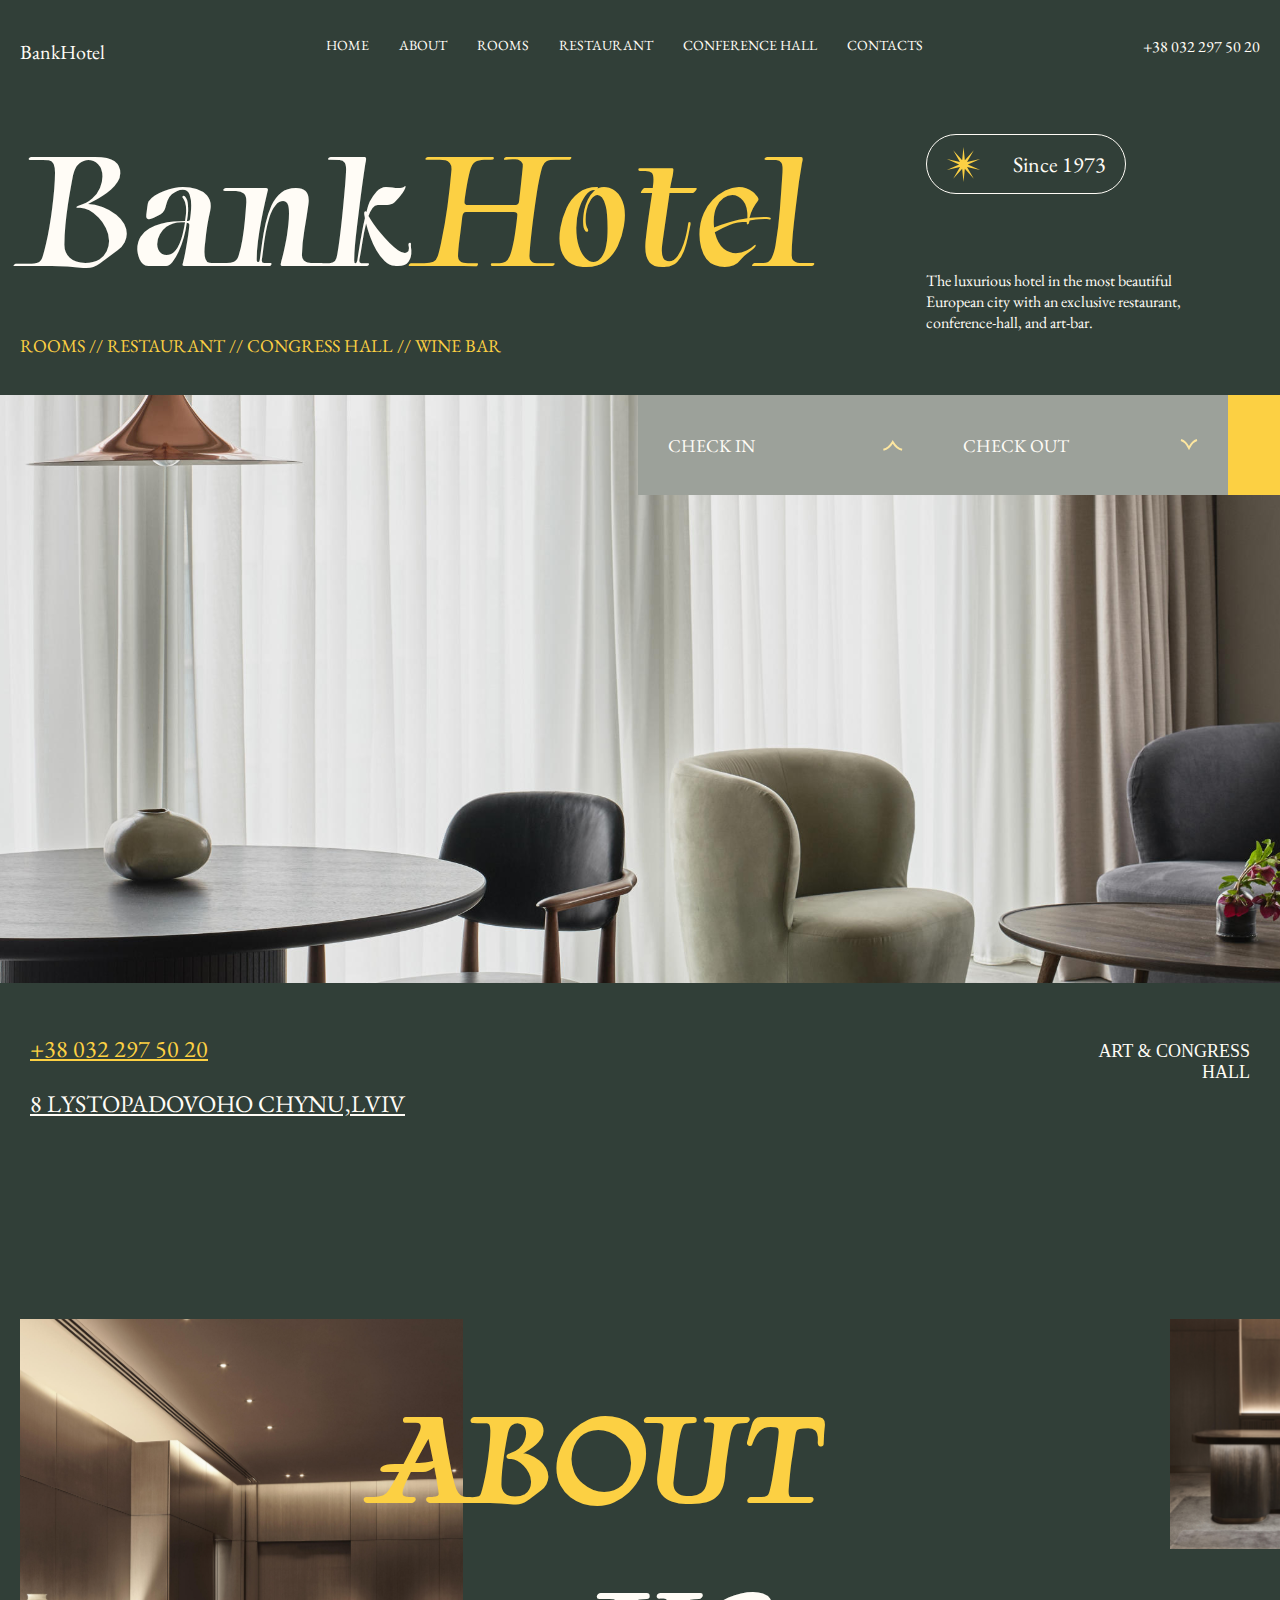
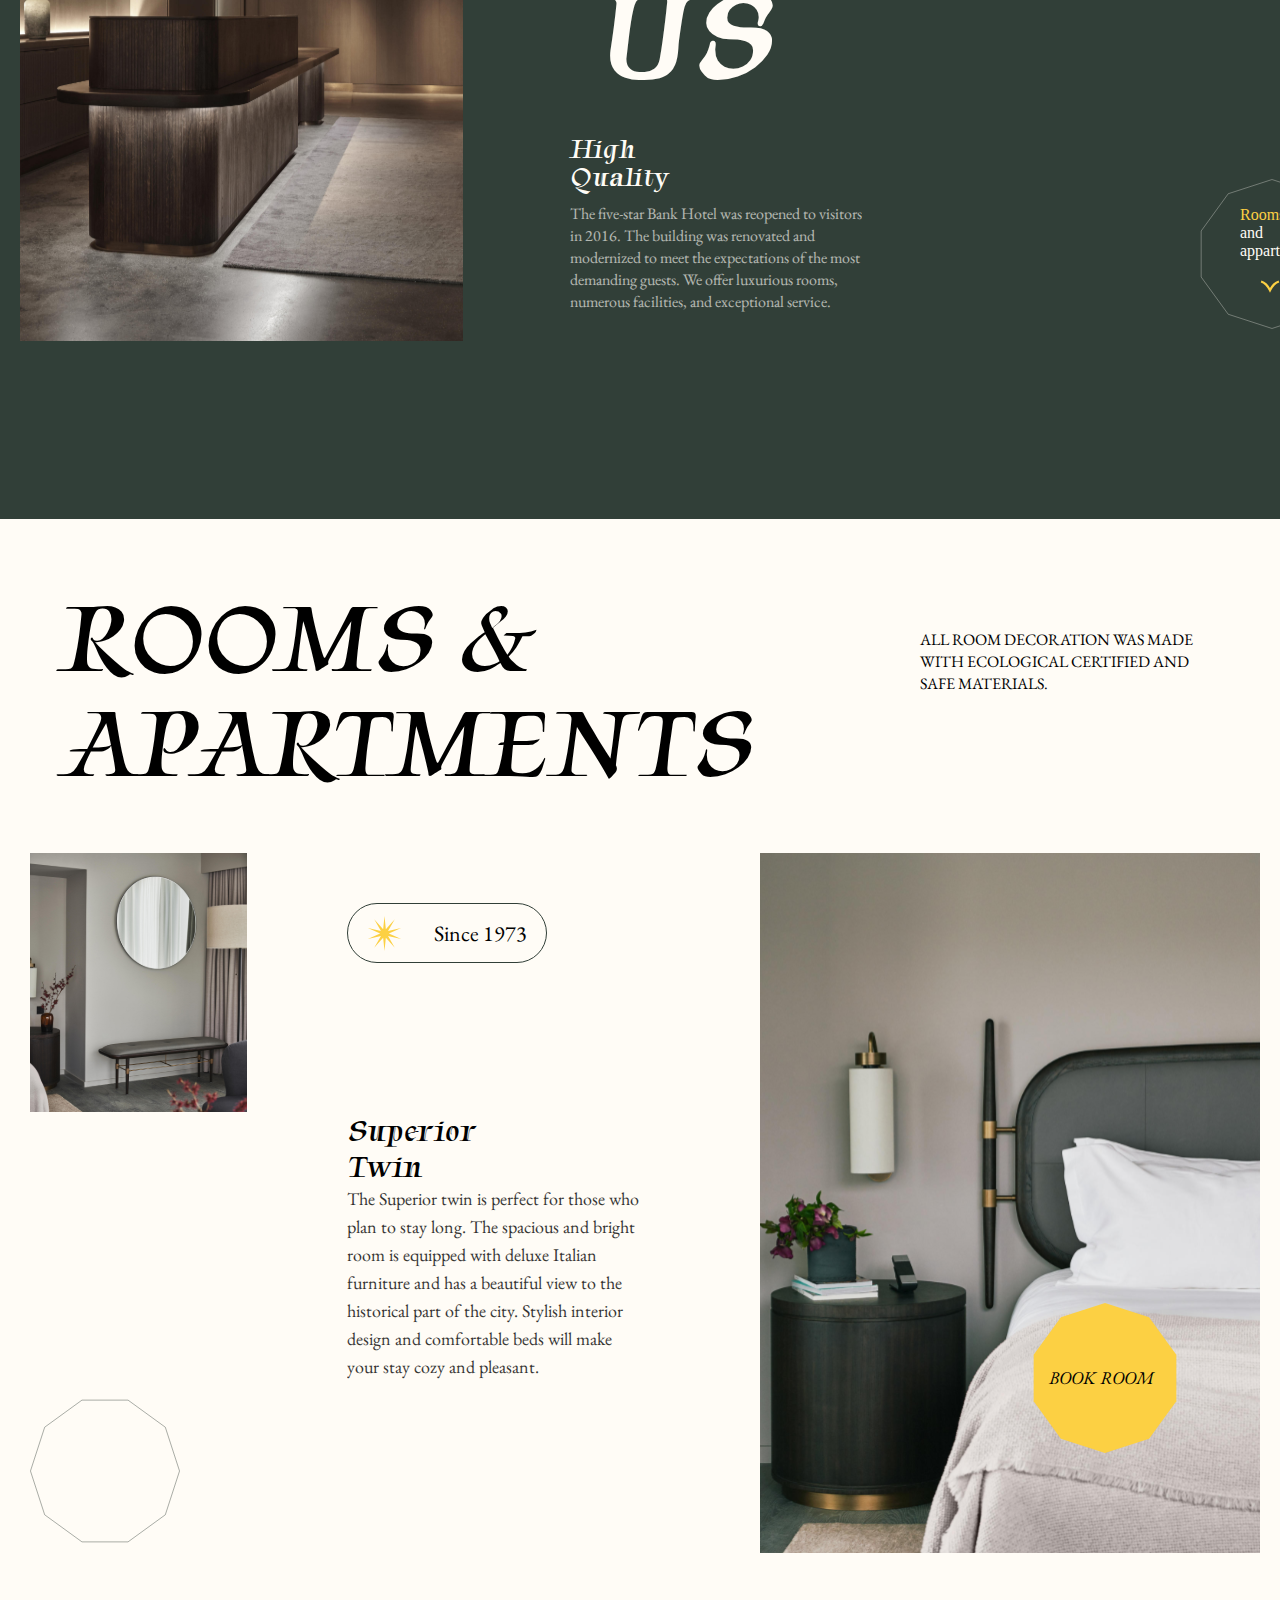
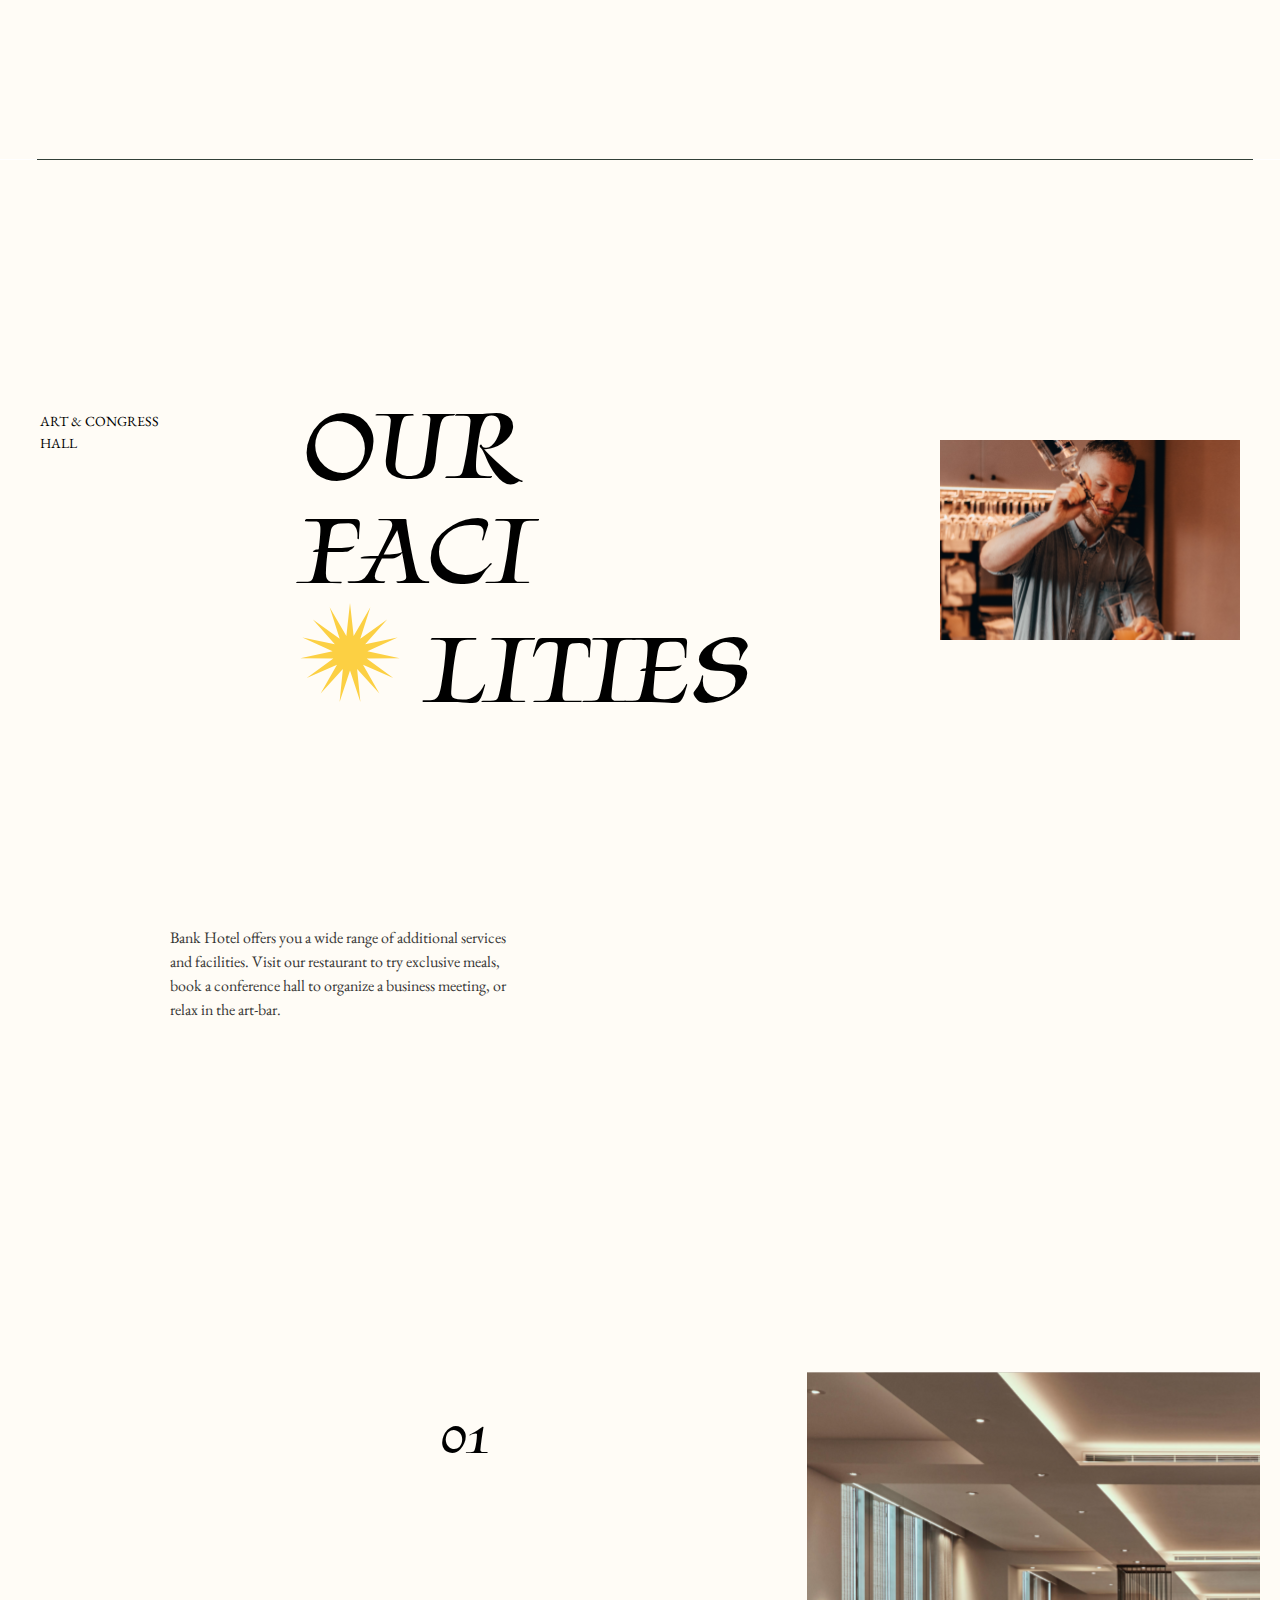
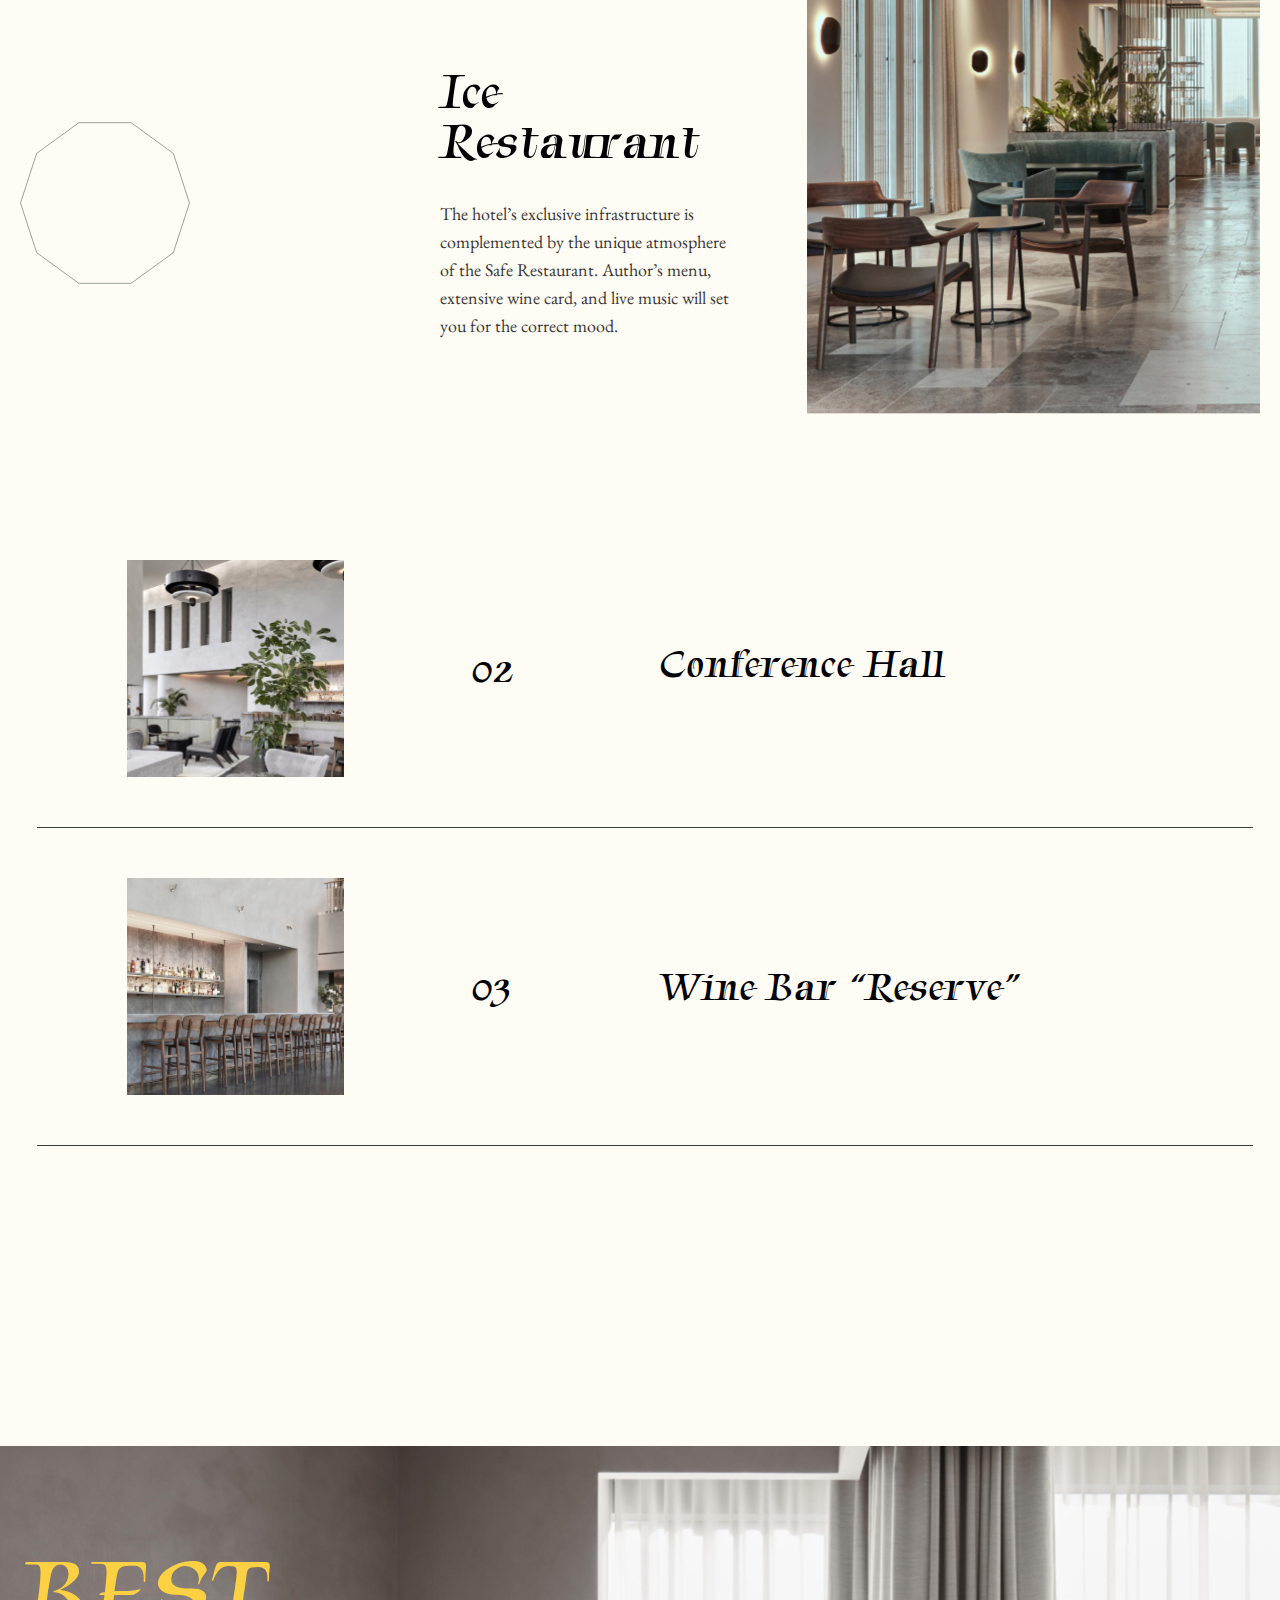
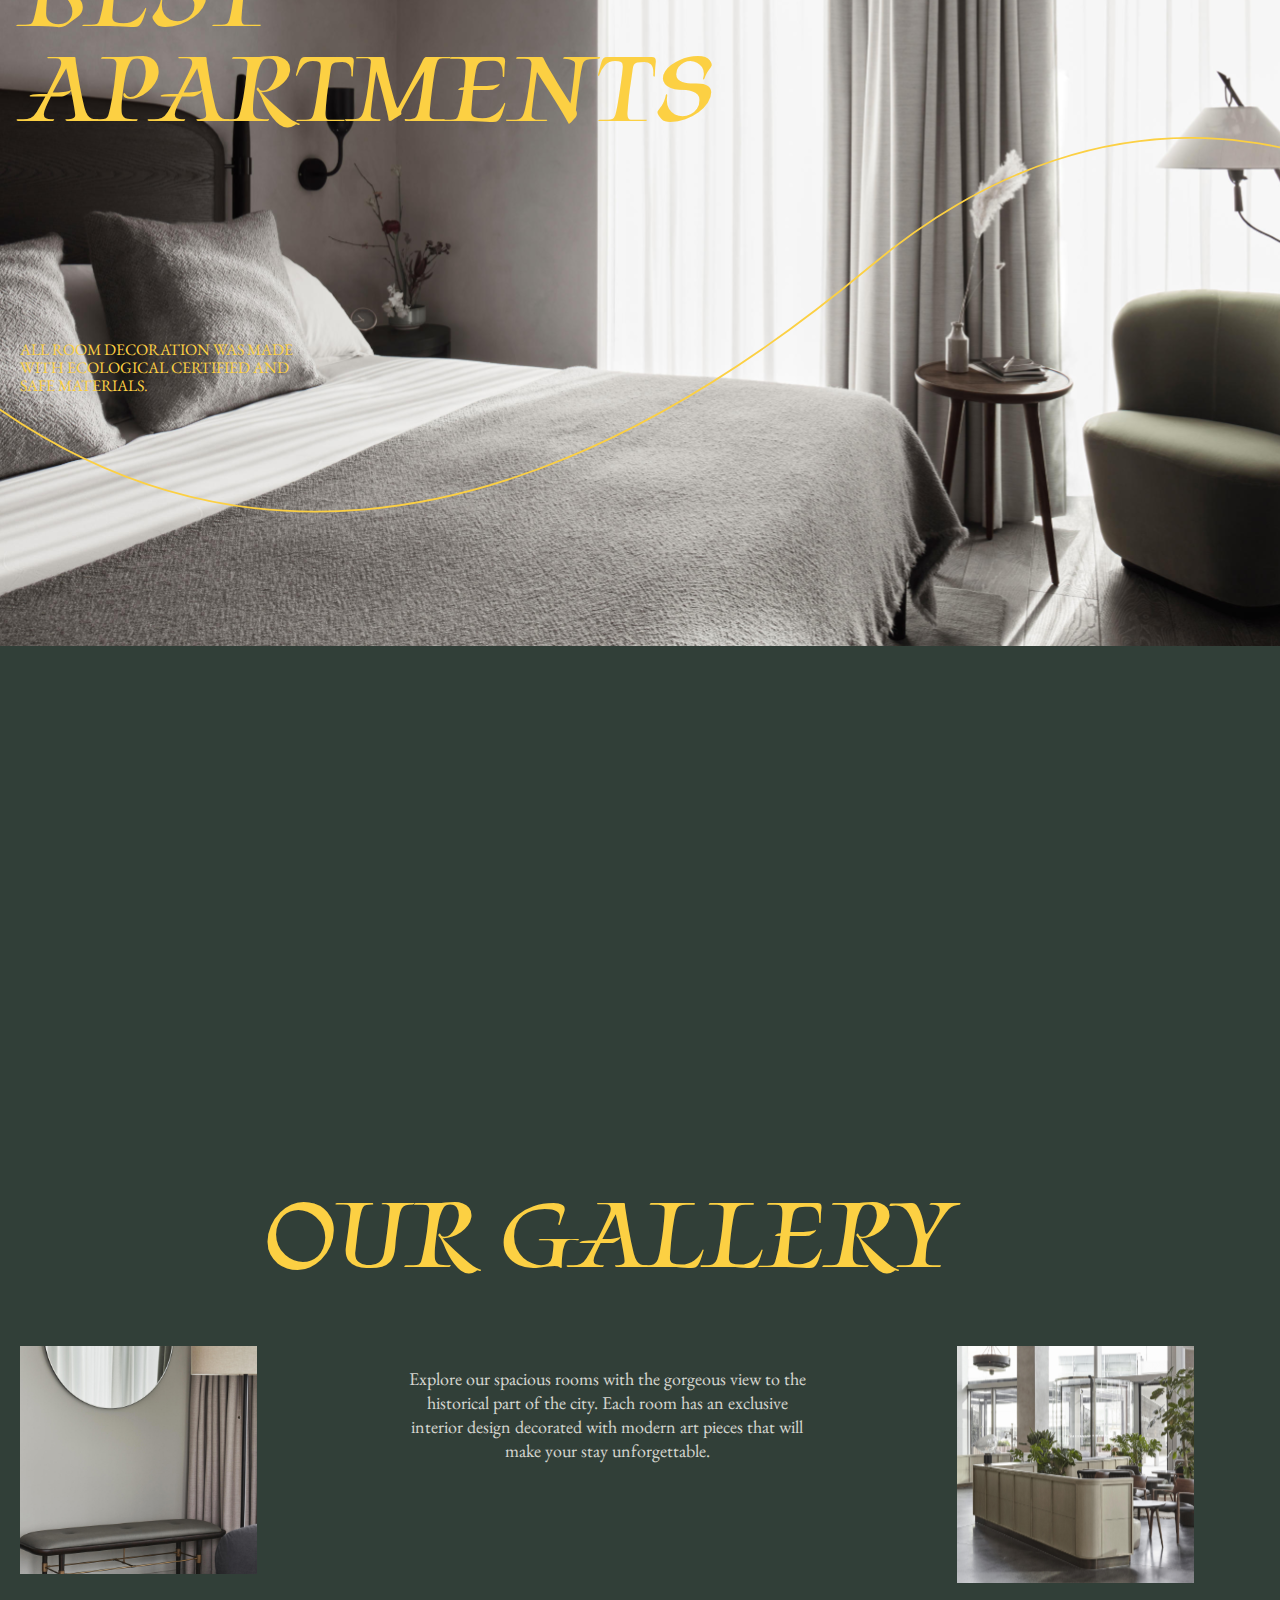
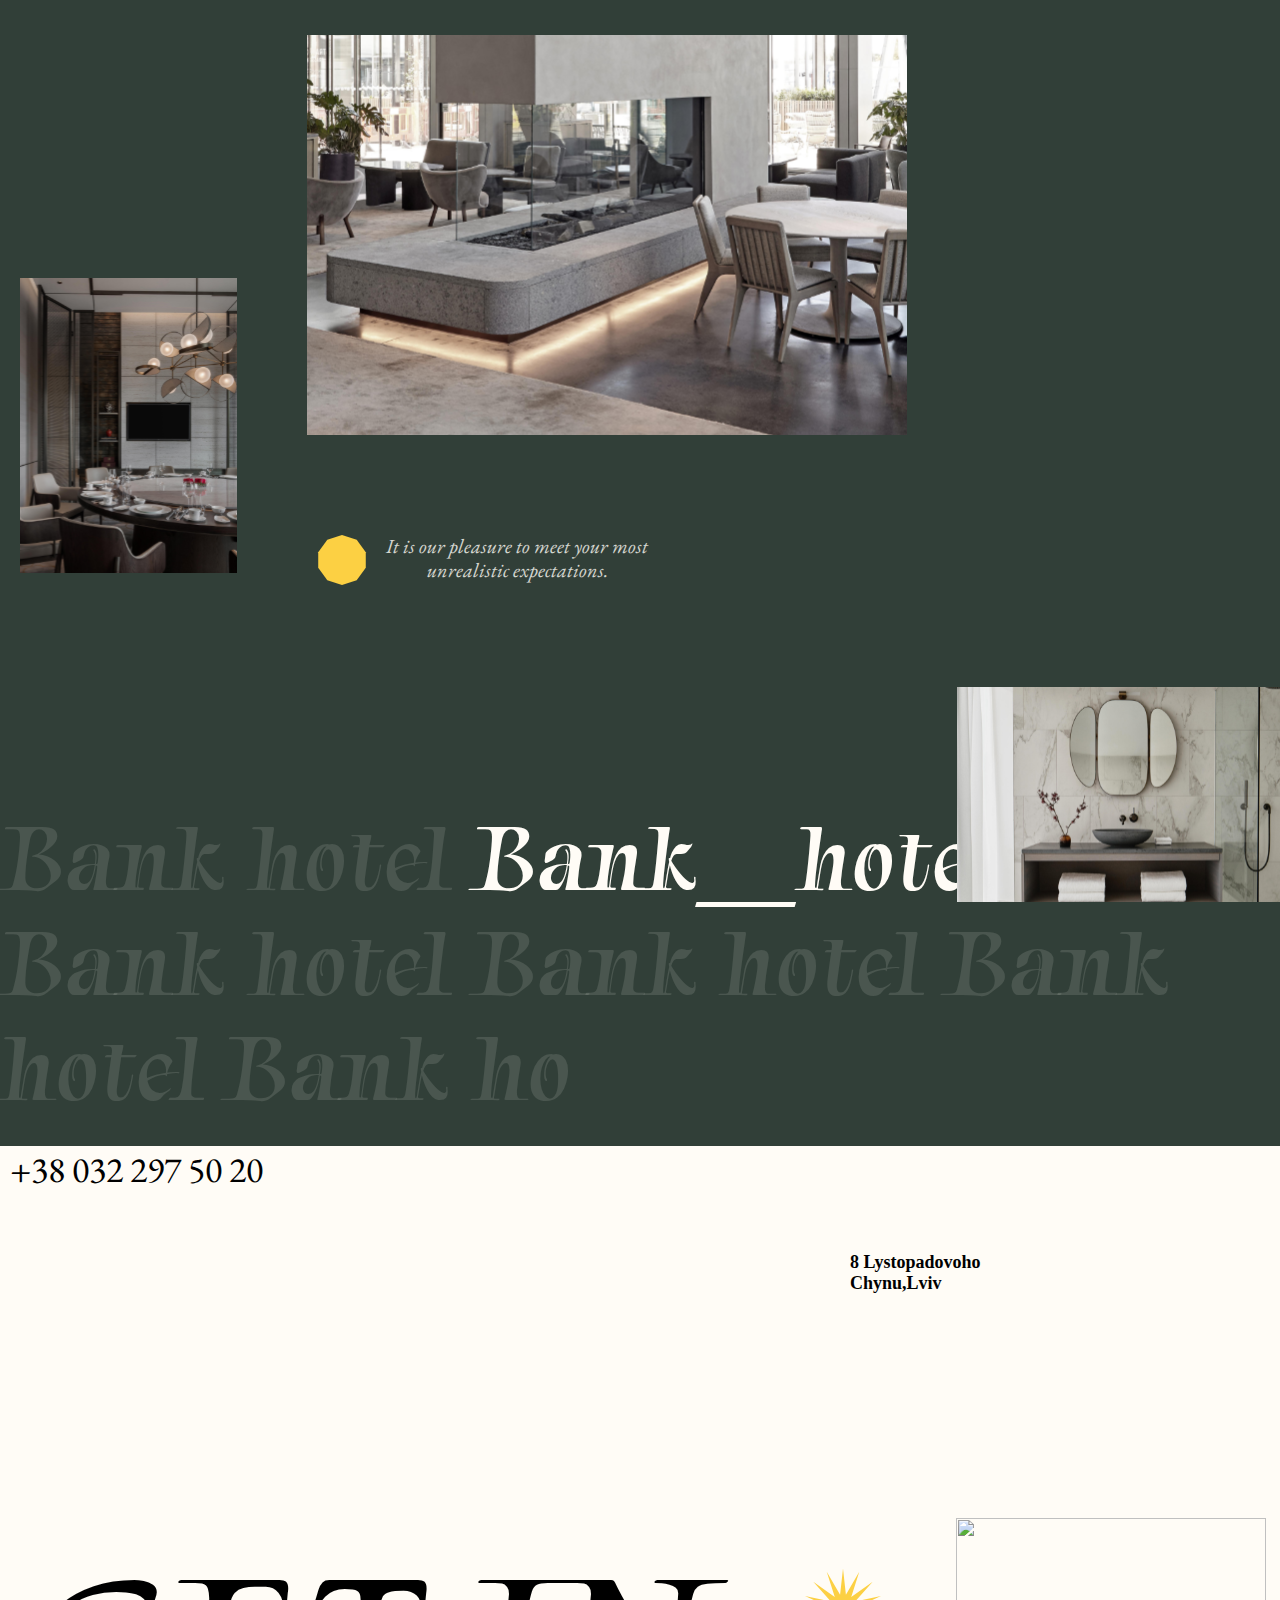
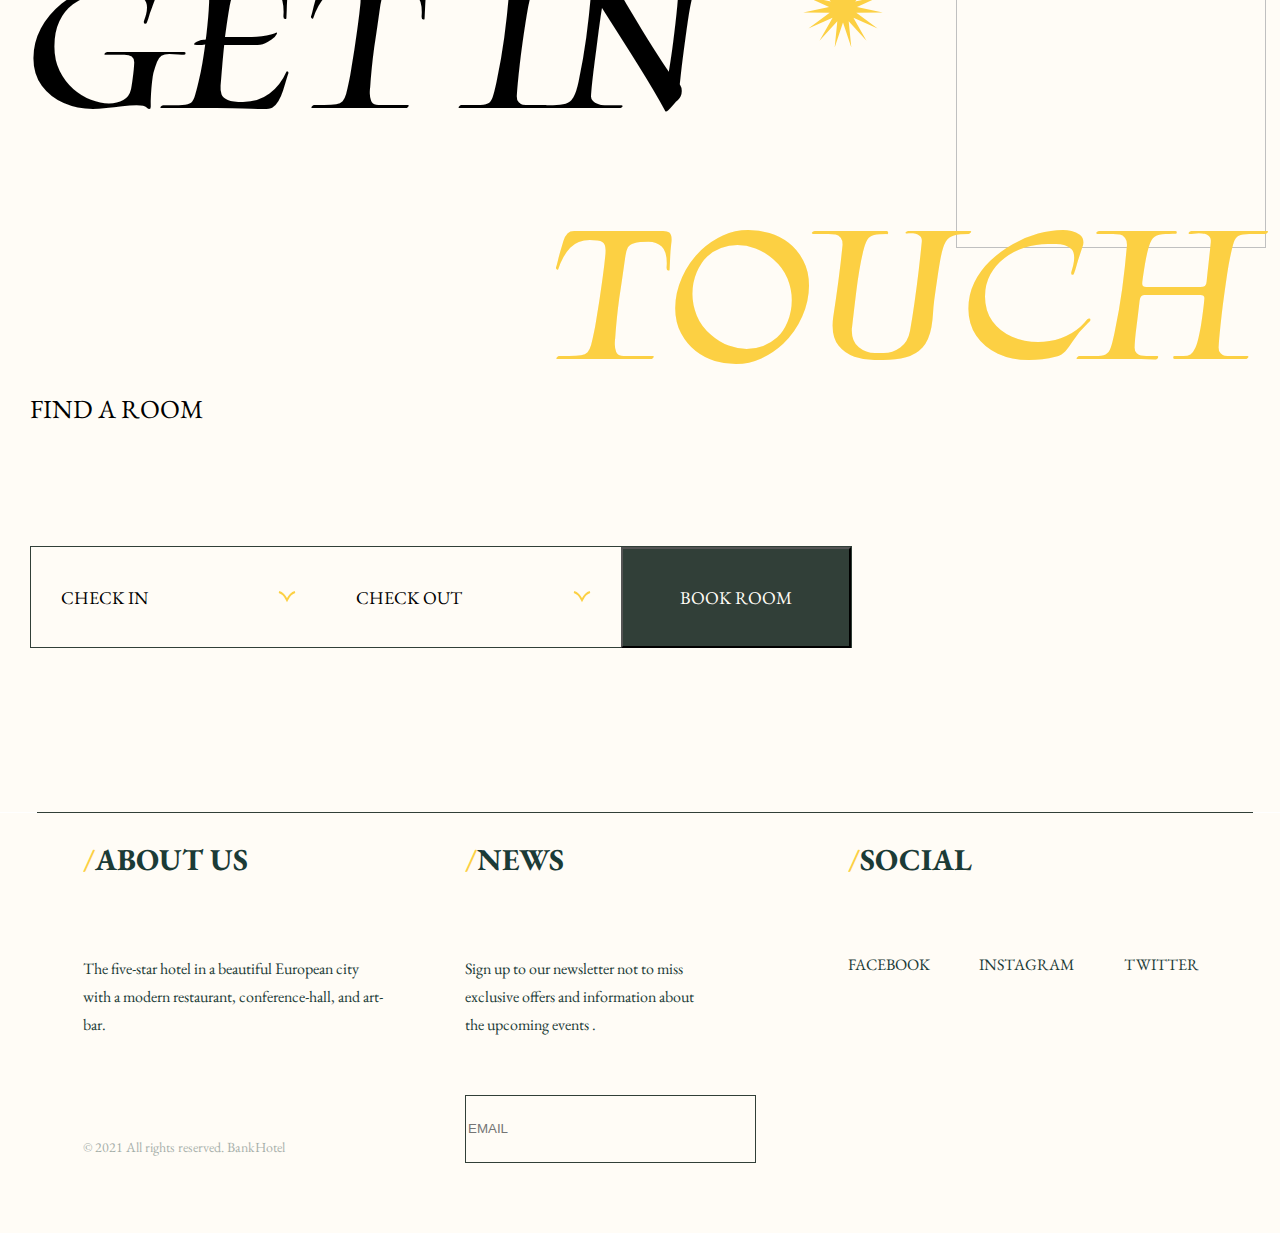
==== commit 6d1c65a8: "changes in main" ====
--- a/main.html
+++ b/main.html
@@ -24,8 +24,7 @@
                 <li><a href="facilitypage.html">Restaurant</a></li>
                 <li><a href="#facilities">Conference hall</a></li>
                 <li><a href="#footer">Contacts</a></li>
-                <li><a href="photos.html">Photos</a></li>
-                
+               
             </ul>
         </div>
         <div class="phNumber">
